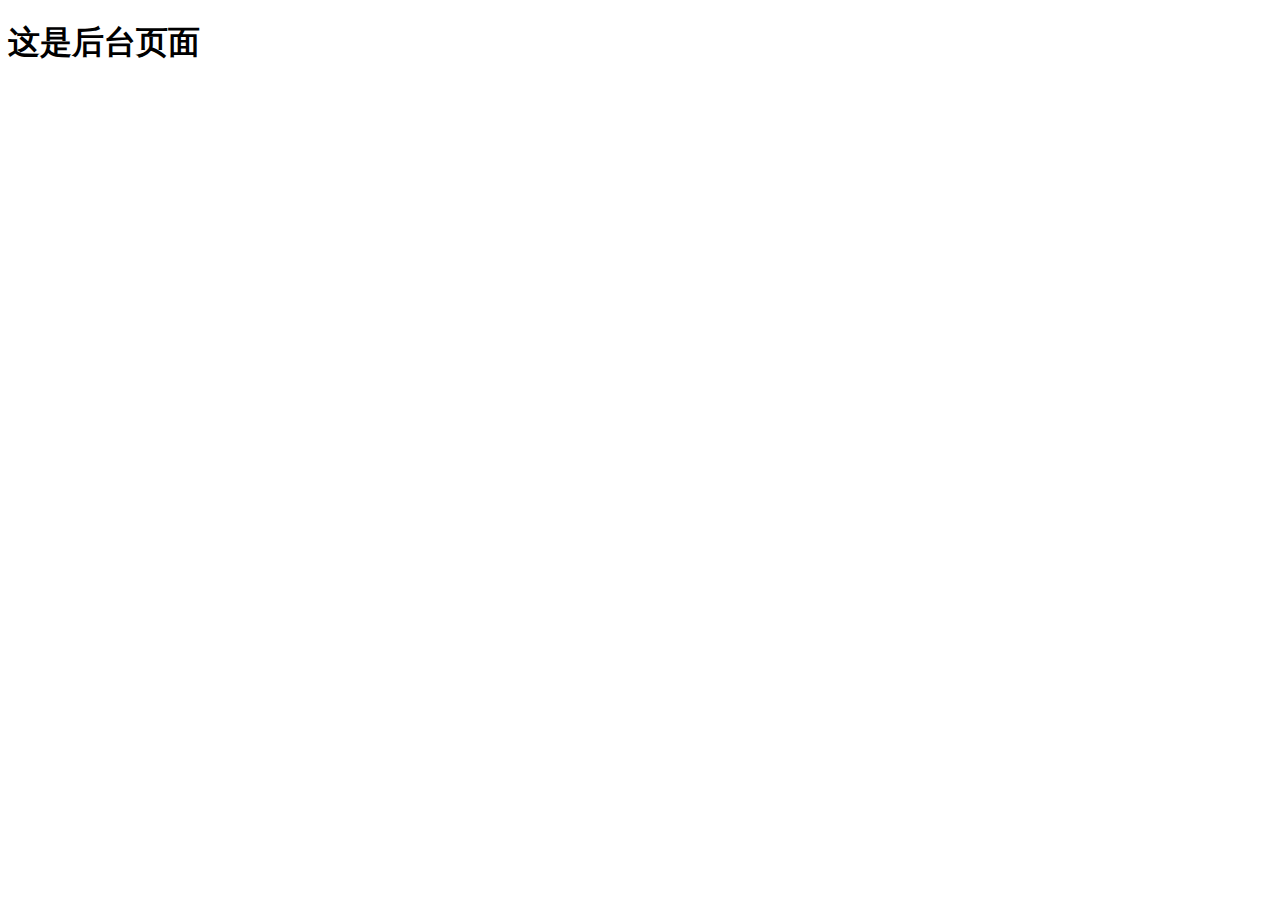
==== index.html @ d8c31668 "The registration and login functions are complete" ====
<!DOCTYPE html>
<html lang="en">

<head>
    <meta charset="UTF-8">
    <meta http-equiv="X-UA-Compatible" content="IE=edge">
    <meta name="viewport" content="width=device-width, initial-scale=1.0">
    <title>Document</title>
</head>

<body>
    <h1>这是后台页面</h1>
</body>

</html>
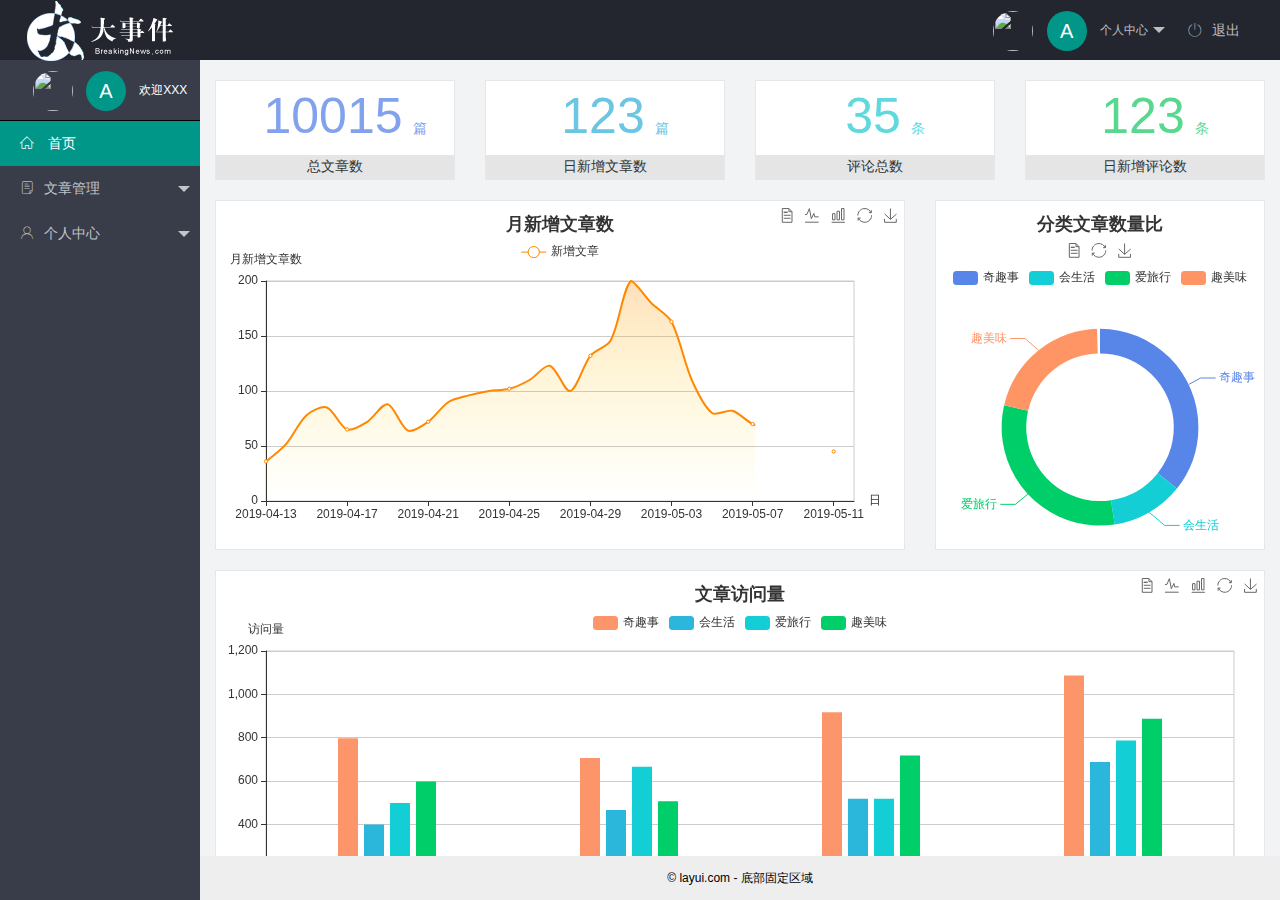
==== commit 1082a35b: "index function complete" ====
--- a/index.html
+++ b/index.html
@@ -1,15 +1,100 @@
 <!DOCTYPE html>
-<html lang="en">
+<html>
 
 <head>
-    <meta charset="UTF-8">
-    <meta http-equiv="X-UA-Compatible" content="IE=edge">
-    <meta name="viewport" content="width=device-width, initial-scale=1.0">
-    <title>Document</title>
+    <meta charset="utf-8">
+    <meta name="viewport" content="width=device-width, initial-scale=1, maximum-scale=1">
+    <title>大事件 后台布局 - Layui</title>
+    <!-- 引入字体图标样式 -->
+    <link rel="stylesheet" href="/assets/fonts/iconfont.css">
+    <!-- 引入layui的css -->
+    <link rel="stylesheet" href="/assets/lib/layui/css/layui.css">
+    <!--引入自己写的index的css -->
+    <link rel="stylesheet" href="/assets/css/index.css">
 </head>
 
-<body>
-    <h1>这是后台页面</h1>
+<body class="layui-layout-body">
+    <div class="layui-layout layui-layout-admin">
+        <div class="layui-header">
+            <div class="layui-logo">
+                <img src="/assets/images/logo.png" alt="">
+            </div>
+            <!-- 头部区域（可配合layui已有的水平导航） -->
+            <ul class="layui-nav layui-layout-right">
+                <li class="layui-nav-item">
+                    <!-- 顶部头像区域 -->
+                    <a href="javascript:;" class="userinof">
+                        <img src="http://t.cn/RCzsdCq" class="layui-nav-img">
+                        <span class="text-avatar">A</span>
+                        个人中心
+                    </a>
+                    <dl class="layui-nav-child">
+                        <dd><a href="">基本资料</a></dd>
+                        <dd><a href="">更换头像</a></dd>
+                        <dd><a href="">重置密码</a></dd>
+                    </dl>
+                </li>
+                <li class="layui-nav-item"><a href="javascript:;" id="btnLogout">
+                        <span class="iconfont icon-tuichu"></span>退出</a></li>
+            </ul>
+        </div>
+
+        <div class="layui-side layui-bg-black">
+            <div class="layui-side-scroll">
+                <div class="userinof">
+                    <img src="http://t.cn/RCzsdCq" class="layui-nav-img">
+                    <span class="text-avatar">A</span>
+                    <span id="welcome">欢迎XXX</span>
+                </div>
+                <!-- 左侧导航区域（可配合layui已有的垂直导航） -->
+                <ul class="layui-nav layui-nav-tree" lay-filter="test">
+                    <li class="layui-nav-item layui-this"><a href="/home/dashboard.html" target="fm">
+                            <span class="iconfont icon-home"></span> 首页</a></li>
+                    <li class="layui-nav-item ">
+                        <a class="" href="javascript:;">
+                            <span class="iconfont icon-16"></span>文章管理</a>
+                        <dl class="layui-nav-child">
+                            <dd><a href="javascript:;"><i class="layui-icon layui-icon-app"></i>文章类别</a></dd>
+                            <dd><a href="javascript:;"><i class="layui-icon layui-icon-app"></i>文章列表</a></dd>
+                            <dd><a href="javascript:;"><i class="layui-icon layui-icon-app"></i>发表文章</a></dd>
+                        </dl>
+                    </li>
+                    <li class="layui-nav-item">
+                        <a href="javascript:;">
+                            <span class="iconfont icon-user"></span>个人中心</a>
+                        <dl class="layui-nav-child">
+                            <dd><a href="javascript:;"><i class="layui-icon layui-icon-app"></i>基本资料</a></dd>
+                            <dd><a href="javascript:;"><i class="layui-icon layui-icon-app"></i>更换头像</a></dd>
+                            <dd><a href="javascript:;"><i class="layui-icon layui-icon-app"></i>重置密码</a></dd>
+                        </dl>
+                    </li>
+
+                </ul>
+            </div>
+        </div>
+
+        <div class="layui-body">
+            <!-- 内容主体区域 -->
+
+
+            <iframe name="fm" src="/home/dashboard.html" frameborder="0"></iframe>
+        </div>
+
+        <div class="layui-footer">
+            <!-- 底部固定区域 -->
+            © layui.com - 底部固定区域
+        </div>
+    </div>
+
+    <!-- 引入layui的js -->
+    <script src="/assets/lib/layui/layui.all.js"></script>
+    <!-- 引入jq -->
+    <script src="/assets/lib/jquery.js"></script>
+    <!-- 引入baseAPI -->
+    <script src="/assets/js/baseAPI.js"></script>
+    <!-- 引入本页对应的js -->
+    <script src="/assets/js/index.js"></script>
+
 </body>
 
 </html>--- a/assets/fonts/iconfont.css
+++ b/assets/fonts/iconfont.css
@@ -0,0 +1,37 @@
+@font-face {font-family: "iconfont";
+  src: url('iconfont.eot?t=1576139966484'); /* IE9 */
+  src: url('iconfont.eot?t=1576139966484#iefix') format('embedded-opentype'), /* IE6-IE8 */
+  url('[data-uri]') format('woff2'),
+  url('iconfont.woff?t=1576139966484') format('woff'),
+  url('iconfont.ttf?t=1576139966484') format('truetype'), /* chrome, firefox, opera, Safari, Android, iOS 4.2+ */
+  url('iconfont.svg?t=1576139966484#iconfont') format('svg'); /* iOS 4.1- */
+}
+
+.iconfont {
+  font-family: "iconfont" !important;
+  font-size: 16px;
+  font-style: normal;
+  -webkit-font-smoothing: antialiased;
+  -moz-osx-font-smoothing: grayscale;
+}
+
+.icon-home:before {
+  content: "\e6a9";
+}
+
+.icon-user:before {
+  content: "\e614";
+}
+
+.icon-pinglun:before {
+  content: "\e616";
+}
+
+.icon-tuichu:before {
+  content: "\e865";
+}
+
+.icon-16:before {
+  content: "\e615";
+}
+
--- a/assets/lib/layui/css/layui.css
+++ b/assets/lib/layui/css/layui.css
@@ -0,0 +1,2 @@
+/** layui-v2.5.5 MIT License By https://www.layui.com */
+ .layui-inline,img{display:inline-block;vertical-align:middle}h1,h2,h3,h4,h5,h6{font-weight:400}.layui-edge,.layui-header,.layui-inline,.layui-main{position:relative}.layui-body,.layui-edge,.layui-elip{overflow:hidden}.layui-btn,.layui-edge,.layui-inline,img{vertical-align:middle}.layui-btn,.layui-disabled,.layui-icon,.layui-unselect{-moz-user-select:none;-webkit-user-select:none;-ms-user-select:none}.layui-elip,.layui-form-checkbox span,.layui-form-pane .layui-form-label{text-overflow:ellipsis;white-space:nowrap}.layui-breadcrumb,.layui-tree-btnGroup{visibility:hidden}blockquote,body,button,dd,div,dl,dt,form,h1,h2,h3,h4,h5,h6,input,li,ol,p,pre,td,textarea,th,ul{margin:0;padding:0;-webkit-tap-highlight-color:rgba(0,0,0,0)}a:active,a:hover{outline:0}img{border:none}li{list-style:none}table{border-collapse:collapse;border-spacing:0}h4,h5,h6{font-size:100%}button,input,optgroup,option,select,textarea{font-family:inherit;font-size:inherit;font-style:inherit;font-weight:inherit;outline:0}pre{white-space:pre-wrap;white-space:-moz-pre-wrap;white-space:-pre-wrap;white-space:-o-pre-wrap;word-wrap:break-word}body{line-height:24px;font:14px Helvetica Neue,Helvetica,PingFang SC,Tahoma,Arial,sans-serif}hr{height:1px;margin:10px 0;border:0;clear:both}a{color:#333;text-decoration:none}a:hover{color:#777}a cite{font-style:normal;*cursor:pointer}.layui-border-box,.layui-border-box *{box-sizing:border-box}.layui-box,.layui-box *{box-sizing:content-box}.layui-clear{clear:both;*zoom:1}.layui-clear:after{content:'\20';clear:both;*zoom:1;display:block;height:0}.layui-inline{*display:inline;*zoom:1}.layui-edge{display:inline-block;width:0;height:0;border-width:6px;border-style:dashed;border-color:transparent}.layui-edge-top{top:-4px;border-bottom-color:#999;border-bottom-style:solid}.layui-edge-right{border-left-color:#999;border-left-style:solid}.layui-edge-bottom{top:2px;border-top-color:#999;border-top-style:solid}.layui-edge-left{border-right-color:#999;border-right-style:solid}.layui-disabled,.layui-disabled:hover{color:#d2d2d2!important;cursor:not-allowed!important}.layui-circle{border-radius:100%}.layui-show{display:block!important}.layui-hide{display:none!important}@font-face{font-family:layui-icon;src:url(../font/iconfont.eot?v=250);src:url(../font/iconfont.eot?v=250#iefix) format('embedded-opentype'),url(../font/iconfont.woff2?v=250) format('woff2'),url(../font/iconfont.woff?v=250) format('woff'),url(../font/iconfont.ttf?v=250) format('truetype'),url(../font/iconfont.svg?v=250#layui-icon) format('svg')}.layui-icon{font-family:layui-icon!important;font-size:16px;font-style:normal;-webkit-font-smoothing:antialiased;-moz-osx-font-smoothing:grayscale}.layui-icon-reply-fill:before{content:"\e611"}.layui-icon-set-fill:before{content:"\e614"}.layui-icon-menu-fill:before{content:"\e60f"}.layui-icon-search:before{content:"\e615"}.layui-icon-share:before{content:"\e641"}.layui-icon-set-sm:before{content:"\e620"}.layui-icon-engine:before{content:"\e628"}.layui-icon-close:before{content:"\1006"}.layui-icon-close-fill:before{content:"\1007"}.layui-icon-chart-screen:before{content:"\e629"}.layui-icon-star:before{content:"\e600"}.layui-icon-circle-dot:before{content:"\e617"}.layui-icon-chat:before{content:"\e606"}.layui-icon-release:before{content:"\e609"}.layui-icon-list:before{content:"\e60a"}.layui-icon-chart:before{content:"\e62c"}.layui-icon-ok-circle:before{content:"\1005"}.layui-icon-layim-theme:before{content:"\e61b"}.layui-icon-table:before{content:"\e62d"}.layui-icon-right:before{content:"\e602"}.layui-icon-left:before{content:"\e603"}.layui-icon-cart-simple:before{content:"\e698"}.layui-icon-face-cry:before{content:"\e69c"}.layui-icon-face-smile:before{content:"\e6af"}.layui-icon-survey:before{content:"\e6b2"}.layui-icon-tree:before{content:"\e62e"}.layui-icon-upload-circle:before{content:"\e62f"}.layui-icon-add-circle:before{content:"\e61f"}.layui-icon-download-circle:before{content:"\e601"}.layui-icon-templeate-1:before{content:"\e630"}.layui-icon-util:before{content:"\e631"}.layui-icon-face-surprised:before{content:"\e664"}.layui-icon-edit:before{content:"\e642"}.layui-icon-speaker:before{content:"\e645"}.layui-icon-down:before{content:"\e61a"}.layui-icon-file:before{content:"\e621"}.layui-icon-layouts:before{content:"\e632"}.layui-icon-rate-half:before{content:"\e6c9"}.layui-icon-add-circle-fine:before{content:"\e608"}.layui-icon-prev-circle:before{content:"\e633"}.layui-icon-read:before{content:"\e705"}.layui-icon-404:before{content:"\e61c"}.layui-icon-carousel:before{content:"\e634"}.layui-icon-help:before{content:"\e607"}.layui-icon-code-circle:before{content:"\e635"}.layui-icon-water:before{content:"\e636"}.layui-icon-username:before{content:"\e66f"}.layui-icon-find-fill:before{content:"\e670"}.layui-icon-about:before{content:"\e60b"}.layui-icon-location:before{content:"\e715"}.layui-icon-up:before{content:"\e619"}.layui-icon-pause:before{content:"\e651"}.layui-icon-date:before{content:"\e637"}.layui-icon-layim-uploadfile:before{content:"\e61d"}.layui-icon-delete:before{content:"\e640"}.layui-icon-play:before{content:"\e652"}.layui-icon-top:before{content:"\e604"}.layui-icon-friends:before{content:"\e612"}.layui-icon-refresh-3:before{content:"\e9aa"}.layui-icon-ok:before{content:"\e605"}.layui-icon-layer:before{content:"\e638"}.layui-icon-face-smile-fine:before{content:"\e60c"}.layui-icon-dollar:before{content:"\e659"}.layui-icon-group:before{content:"\e613"}.layui-icon-layim-download:before{content:"\e61e"}.layui-icon-picture-fine:before{content:"\e60d"}.layui-icon-link:before{content:"\e64c"}.layui-icon-diamond:before{content:"\e735"}.layui-icon-log:before{content:"\e60e"}.layui-icon-rate-solid:before{content:"\e67a"}.layui-icon-fonts-del:before{content:"\e64f"}.layui-icon-unlink:before{content:"\e64d"}.layui-icon-fonts-clear:before{content:"\e639"}.layui-icon-triangle-r:before{content:"\e623"}.layui-icon-circle:before{content:"\e63f"}.layui-icon-radio:before{content:"\e643"}.layui-icon-align-center:before{content:"\e647"}.layui-icon-align-right:before{content:"\e648"}.layui-icon-align-left:before{content:"\e649"}.layui-icon-loading-1:before{content:"\e63e"}.layui-icon-return:before{content:"\e65c"}.layui-icon-fonts-strong:before{content:"\e62b"}.layui-icon-upload:before{content:"\e67c"}.layui-icon-dialogue:before{content:"\e63a"}.layui-icon-video:before{content:"\e6ed"}.layui-icon-headset:before{content:"\e6fc"}.layui-icon-cellphone-fine:before{content:"\e63b"}.layui-icon-add-1:before{content:"\e654"}.layui-icon-face-smile-b:before{content:"\e650"}.layui-icon-fonts-html:before{content:"\e64b"}.layui-icon-form:before{content:"\e63c"}.layui-icon-cart:before{content:"\e657"}.layui-icon-camera-fill:before{content:"\e65d"}.layui-icon-tabs:before{content:"\e62a"}.layui-icon-fonts-code:before{content:"\e64e"}.layui-icon-fire:before{content:"\e756"}.layui-icon-set:before{content:"\e716"}.layui-icon-fonts-u:before{content:"\e646"}.layui-icon-triangle-d:before{content:"\e625"}.layui-icon-tips:before{content:"\e702"}.layui-icon-picture:before{content:"\e64a"}.layui-icon-more-vertical:before{content:"\e671"}.layui-icon-flag:before{content:"\e66c"}.layui-icon-loading:before{content:"\e63d"}.layui-icon-fonts-i:before{content:"\e644"}.layui-icon-refresh-1:before{content:"\e666"}.layui-icon-rmb:before{content:"\e65e"}.layui-icon-home:before{content:"\e68e"}.layui-icon-user:before{content:"\e770"}.layui-icon-notice:before{content:"\e667"}.layui-icon-login-weibo:before{content:"\e675"}.layui-icon-voice:before{content:"\e688"}.layui-icon-upload-drag:before{content:"\e681"}.layui-icon-login-qq:before{content:"\e676"}.layui-icon-snowflake:before{content:"\e6b1"}.layui-icon-file-b:before{content:"\e655"}.layui-icon-template:before{content:"\e663"}.layui-icon-auz:before{content:"\e672"}.layui-icon-console:before{content:"\e665"}.layui-icon-app:before{content:"\e653"}.layui-icon-prev:before{content:"\e65a"}.layui-icon-website:before{content:"\e7ae"}.layui-icon-next:before{content:"\e65b"}.layui-icon-component:before{content:"\e857"}.layui-icon-more:before{content:"\e65f"}.layui-icon-login-wechat:before{content:"\e677"}.layui-icon-shrink-right:before{content:"\e668"}.layui-icon-spread-left:before{content:"\e66b"}.layui-icon-camera:before{content:"\e660"}.layui-icon-note:before{content:"\e66e"}.layui-icon-refresh:before{content:"\e669"}.layui-icon-female:before{content:"\e661"}.layui-icon-male:before{content:"\e662"}.layui-icon-password:before{content:"\e673"}.layui-icon-senior:before{content:"\e674"}.layui-icon-theme:before{content:"\e66a"}.layui-icon-tread:before{content:"\e6c5"}.layui-icon-praise:before{content:"\e6c6"}.layui-icon-star-fill:before{content:"\e658"}.layui-icon-rate:before{content:"\e67b"}.layui-icon-template-1:before{content:"\e656"}.layui-icon-vercode:before{content:"\e679"}.layui-icon-cellphone:before{content:"\e678"}.layui-icon-screen-full:before{content:"\e622"}.layui-icon-screen-restore:before{content:"\e758"}.layui-icon-cols:before{content:"\e610"}.layui-icon-export:before{content:"\e67d"}.layui-icon-print:before{content:"\e66d"}.layui-icon-slider:before{content:"\e714"}.layui-icon-addition:before{content:"\e624"}.layui-icon-subtraction:before{content:"\e67e"}.layui-icon-service:before{content:"\e626"}.layui-icon-transfer:before{content:"\e691"}.layui-main{width:1140px;margin:0 auto}.layui-header{z-index:1000;height:60px}.layui-header a:hover{transition:all .5s;-webkit-transition:all .5s}.layui-side{position:fixed;left:0;top:0;bottom:0;z-index:999;width:200px;overflow-x:hidden}.layui-side-scroll{position:relative;width:220px;height:100%;overflow-x:hidden}.layui-body{position:absolute;left:200px;right:0;top:0;bottom:0;z-index:998;width:auto;overflow-y:auto;box-sizing:border-box}.layui-layout-body{overflow:hidden}.layui-layout-admin .layui-header{background-color:#23262E}.layui-layout-admin .layui-side{top:60px;width:200px;overflow-x:hidden}.layui-layout-admin .layui-body{position:fixed;top:60px;bottom:44px}.layui-layout-admin .layui-main{width:auto;margin:0 15px}.layui-layout-admin .layui-footer{position:fixed;left:200px;right:0;bottom:0;height:44px;line-height:44px;padding:0 15px;background-color:#eee}.layui-layout-admin .layui-logo{position:absolute;left:0;top:0;width:200px;height:100%;line-height:60px;text-align:center;color:#009688;font-size:16px}.layui-layout-admin .layui-header .layui-nav{background:0 0}.layui-layout-left{position:absolute!important;left:200px;top:0}.layui-layout-right{position:absolute!important;right:0;top:0}.layui-container{position:relative;margin:0 auto;padding:0 15px;box-sizing:border-box}.layui-fluid{position:relative;margin:0 auto;padding:0 15px}.layui-row:after,.layui-row:before{content:'';display:block;clear:both}.layui-col-lg1,.layui-col-lg10,.layui-col-lg11,.layui-col-lg12,.layui-col-lg2,.layui-col-lg3,.layui-col-lg4,.layui-col-lg5,.layui-col-lg6,.layui-col-lg7,.layui-col-lg8,.layui-col-lg9,.layui-col-md1,.layui-col-md10,.layui-col-md11,.layui-col-md12,.layui-col-md2,.layui-col-md3,.layui-col-md4,.layui-col-md5,.layui-col-md6,.layui-col-md7,.layui-col-md8,.layui-col-md9,.layui-col-sm1,.layui-col-sm10,.layui-col-sm11,.layui-col-sm12,.layui-col-sm2,.layui-col-sm3,.layui-col-sm4,.layui-col-sm5,.layui-col-sm6,.layui-col-sm7,.layui-col-sm8,.layui-col-sm9,.layui-col-xs1,.layui-col-xs10,.layui-col-xs11,.layui-col-xs12,.layui-col-xs2,.layui-col-xs3,.layui-col-xs4,.layui-col-xs5,.layui-col-xs6,.layui-col-xs7,.layui-col-xs8,.layui-col-xs9{position:relative;display:block;box-sizing:border-box}.layui-col-xs1,.layui-col-xs10,.layui-col-xs11,.layui-col-xs12,.layui-col-xs2,.layui-col-xs3,.layui-col-xs4,.layui-col-xs5,.layui-col-xs6,.layui-col-xs7,.layui-col-xs8,.layui-col-xs9{float:left}.layui-col-xs1{width:8.33333333%}.layui-col-xs2{width:16.66666667%}.layui-col-xs3{width:25%}.layui-col-xs4{width:33.33333333%}.layui-col-xs5{width:41.66666667%}.layui-col-xs6{width:50%}.layui-col-xs7{width:58.33333333%}.layui-col-xs8{width:66.66666667%}.layui-col-xs9{width:75%}.layui-col-xs10{width:83.33333333%}.layui-col-xs11{width:91.66666667%}.layui-col-xs12{width:100%}.layui-col-xs-offset1{margin-left:8.33333333%}.layui-col-xs-offset2{margin-left:16.66666667%}.layui-col-xs-offset3{margin-left:25%}.layui-col-xs-offset4{margin-left:33.33333333%}.layui-col-xs-offset5{margin-left:41.66666667%}.layui-col-xs-offset6{margin-left:50%}.layui-col-xs-offset7{margin-left:58.33333333%}.layui-col-xs-offset8{margin-left:66.66666667%}.layui-col-xs-offset9{margin-left:75%}.layui-col-xs-offset10{margin-left:83.33333333%}.layui-col-xs-offset11{margin-left:91.66666667%}.layui-col-xs-offset12{margin-left:100%}@media screen and (max-width:768px){.layui-hide-xs{display:none!important}.layui-show-xs-block{display:block!important}.layui-show-xs-inline{display:inline!important}.layui-show-xs-inline-block{display:inline-block!important}}@media screen and (min-width:768px){.layui-container{width:750px}.layui-hide-sm{display:none!important}.layui-show-sm-block{display:block!important}.layui-show-sm-inline{display:inline!important}.layui-show-sm-inline-block{display:inline-block!important}.layui-col-sm1,.layui-col-sm10,.layui-col-sm11,.layui-col-sm12,.layui-col-sm2,.layui-col-sm3,.layui-col-sm4,.layui-col-sm5,.layui-col-sm6,.layui-col-sm7,.layui-col-sm8,.layui-col-sm9{float:left}.layui-col-sm1{width:8.33333333%}.layui-col-sm2{width:16.66666667%}.layui-col-sm3{width:25%}.layui-col-sm4{width:33.33333333%}.layui-col-sm5{width:41.66666667%}.layui-col-sm6{width:50%}.layui-col-sm7{width:58.33333333%}.layui-col-sm8{width:66.66666667%}.layui-col-sm9{width:75%}.layui-col-sm10{width:83.33333333%}.layui-col-sm11{width:91.66666667%}.layui-col-sm12{width:100%}.layui-col-sm-offset1{margin-left:8.33333333%}.layui-col-sm-offset2{margin-left:16.66666667%}.layui-col-sm-offset3{margin-left:25%}.layui-col-sm-offset4{margin-left:33.33333333%}.layui-col-sm-offset5{margin-left:41.66666667%}.layui-col-sm-offset6{margin-left:50%}.layui-col-sm-offset7{margin-left:58.33333333%}.layui-col-sm-offset8{margin-left:66.66666667%}.layui-col-sm-offset9{margin-left:75%}.layui-col-sm-offset10{margin-left:83.33333333%}.layui-col-sm-offset11{margin-left:91.66666667%}.layui-col-sm-offset12{margin-left:100%}}@media screen and (min-width:992px){.layui-container{width:970px}.layui-hide-md{display:none!important}.layui-show-md-block{display:block!important}.layui-show-md-inline{display:inline!important}.layui-show-md-inline-block{display:inline-block!important}.layui-col-md1,.layui-col-md10,.layui-col-md11,.layui-col-md12,.layui-col-md2,.layui-col-md3,.layui-col-md4,.layui-col-md5,.layui-col-md6,.layui-col-md7,.layui-col-md8,.layui-col-md9{float:left}.layui-col-md1{width:8.33333333%}.layui-col-md2{width:16.66666667%}.layui-col-md3{width:25%}.layui-col-md4{width:33.33333333%}.layui-col-md5{width:41.66666667%}.layui-col-md6{width:50%}.layui-col-md7{width:58.33333333%}.layui-col-md8{width:66.66666667%}.layui-col-md9{width:75%}.layui-col-md10{width:83.33333333%}.layui-col-md11{width:91.66666667%}.layui-col-md12{width:100%}.layui-col-md-offset1{margin-left:8.33333333%}.layui-col-md-offset2{margin-left:16.66666667%}.layui-col-md-offset3{margin-left:25%}.layui-col-md-offset4{margin-left:33.33333333%}.layui-col-md-offset5{margin-left:41.66666667%}.layui-col-md-offset6{margin-left:50%}.layui-col-md-offset7{margin-left:58.33333333%}.layui-col-md-offset8{margin-left:66.66666667%}.layui-col-md-offset9{margin-left:75%}.layui-col-md-offset10{margin-left:83.33333333%}.layui-col-md-offset11{margin-left:91.66666667%}.layui-col-md-offset12{margin-left:100%}}@media screen and (min-width:1200px){.layui-container{width:1170px}.layui-hide-lg{display:none!important}.layui-show-lg-block{display:block!important}.layui-show-lg-inline{display:inline!important}.layui-show-lg-inline-block{display:inline-block!important}.layui-col-lg1,.layui-col-lg10,.layui-col-lg11,.layui-col-lg12,.layui-col-lg2,.layui-col-lg3,.layui-col-lg4,.layui-col-lg5,.layui-col-lg6,.layui-col-lg7,.layui-col-lg8,.layui-col-lg9{float:left}.layui-col-lg1{width:8.33333333%}.layui-col-lg2{width:16.66666667%}.layui-col-lg3{width:25%}.layui-col-lg4{width:33.33333333%}.layui-col-lg5{width:41.66666667%}.layui-col-lg6{width:50%}.layui-col-lg7{width:58.33333333%}.layui-col-lg8{width:66.66666667%}.layui-col-lg9{width:75%}.layui-col-lg10{width:83.33333333%}.layui-col-lg11{width:91.66666667%}.layui-col-lg12{width:100%}.layui-col-lg-offset1{margin-left:8.33333333%}.layui-col-lg-offset2{margin-left:16.66666667%}.layui-col-lg-offset3{margin-left:25%}.layui-col-lg-offset4{margin-left:33.33333333%}.layui-col-lg-offset5{margin-left:41.66666667%}.layui-col-lg-offset6{margin-left:50%}.layui-col-lg-offset7{margin-left:58.33333333%}.layui-col-lg-offset8{margin-left:66.66666667%}.layui-col-lg-offset9{margin-left:75%}.layui-col-lg-offset10{margin-left:83.33333333%}.layui-col-lg-offset11{margin-left:91.66666667%}.layui-col-lg-offset12{margin-left:100%}}.layui-col-space1{margin:-.5px}.layui-col-space1>*{padding:.5px}.layui-col-space3{margin:-1.5px}.layui-col-space3>*{padding:1.5px}.layui-col-space5{margin:-2.5px}.layui-col-space5>*{padding:2.5px}.layui-col-space8{margin:-3.5px}.layui-col-space8>*{padding:3.5px}.layui-col-space10{margin:-5px}.layui-col-space10>*{padding:5px}.layui-col-space12{margin:-6px}.layui-col-space12>*{padding:6px}.layui-col-space15{margin:-7.5px}.layui-col-space15>*{padding:7.5px}.layui-col-space18{margin:-9px}.layui-col-space18>*{padding:9px}.layui-col-space20{margin:-10px}.layui-col-space20>*{padding:10px}.layui-col-space22{margin:-11px}.layui-col-space22>*{padding:11px}.layui-col-space25{margin:-12.5px}.layui-col-space25>*{padding:12.5px}.layui-col-space30{margin:-15px}.layui-col-space30>*{padding:15px}.layui-btn,.layui-input,.layui-select,.layui-textarea,.layui-upload-button{outline:0;-webkit-appearance:none;transition:all .3s;-webkit-transition:all .3s;box-sizing:border-box}.layui-elem-quote{margin-bottom:10px;padding:15px;line-height:22px;border-left:5px solid #009688;border-radius:0 2px 2px 0;background-color:#f2f2f2}.layui-quote-nm{border-style:solid;border-width:1px 1px 1px 5px;background:0 0}.layui-elem-field{margin-bottom:10px;padding:0;border-width:1px;border-style:solid}.layui-elem-field legend{margin-left:20px;padding:0 10px;font-size:20px;font-weight:300}.layui-field-title{margin:10px 0 20px;border-width:1px 0 0}.layui-field-box{padding:10px 15px}.layui-field-title .layui-field-box{padding:10px 0}.layui-progress{position:relative;height:6px;border-radius:20px;background-color:#e2e2e2}.layui-progress-bar{position:absolute;left:0;top:0;width:0;max-width:100%;height:6px;border-radius:20px;text-align:right;background-color:#5FB878;transition:all .3s;-webkit-transition:all .3s}.layui-progress-big,.layui-progress-big .layui-progress-bar{height:18px;line-height:18px}.layui-progress-text{position:relative;top:-20px;line-height:18px;font-size:12px;color:#666}.layui-progress-big .layui-progress-text{position:static;padding:0 10px;color:#fff}.layui-collapse{border-width:1px;border-style:solid;border-radius:2px}.layui-colla-content,.layui-colla-item{border-top-width:1px;border-top-style:solid}.layui-colla-item:first-child{border-top:none}.layui-colla-title{position:relative;height:42px;line-height:42px;padding:0 15px 0 35px;color:#333;background-color:#f2f2f2;cursor:pointer;font-size:14px;overflow:hidden}.layui-colla-content{display:none;padding:10px 15px;line-height:22px;color:#666}.layui-colla-icon{position:absolute;left:15px;top:0;font-size:14px}.layui-card{margin-bottom:15px;border-radius:2px;background-color:#fff;box-shadow:0 1px 2px 0 rgba(0,0,0,.05)}.layui-card:last-child{margin-bottom:0}.layui-card-header{position:relative;height:42px;line-height:42px;padding:0 15px;border-bottom:1px solid #f6f6f6;color:#333;border-radius:2px 2px 0 0;font-size:14px}.layui-bg-black,.layui-bg-blue,.layui-bg-cyan,.layui-bg-green,.layui-bg-orange,.layui-bg-red{color:#fff!important}.layui-card-body{position:relative;padding:10px 15px;line-height:24px}.layui-card-body[pad15]{padding:15px}.layui-card-body[pad20]{padding:20px}.layui-card-body .layui-table{margin:5px 0}.layui-card .layui-tab{margin:0}.layui-panel-window{position:relative;padding:15px;border-radius:0;border-top:5px solid #E6E6E6;background-color:#fff}.layui-auxiliar-moving{position:fixed;left:0;right:0;top:0;bottom:0;width:100%;height:100%;background:0 0;z-index:9999999999}.layui-form-label,.layui-form-mid,.layui-form-select,.layui-input-block,.layui-input-inline,.layui-textarea{position:relative}.layui-bg-red{background-color:#FF5722!important}.layui-bg-orange{background-color:#FFB800!important}.layui-bg-green{background-color:#009688!important}.layui-bg-cyan{background-color:#2F4056!important}.layui-bg-blue{background-color:#1E9FFF!important}.layui-bg-black{background-color:#393D49!important}.layui-bg-gray{background-color:#eee!important;color:#666!important}.layui-badge-rim,.layui-colla-content,.layui-colla-item,.layui-collapse,.layui-elem-field,.layui-form-pane .layui-form-item[pane],.layui-form-pane .layui-form-label,.layui-input,.layui-layedit,.layui-layedit-tool,.layui-quote-nm,.layui-select,.layui-tab-bar,.layui-tab-card,.layui-tab-title,.layui-tab-title .layui-this:after,.layui-textarea{border-color:#e6e6e6}.layui-timeline-item:before,hr{background-color:#e6e6e6}.layui-text{line-height:22px;font-size:14px;color:#666}.layui-text h1,.layui-text h2,.layui-text h3{font-weight:500;color:#333}.layui-text h1{font-size:30px}.layui-text h2{font-size:24px}.layui-text h3{font-size:18px}.layui-text a:not(.layui-btn){color:#01AAED}.layui-text a:not(.layui-btn):hover{text-decoration:underline}.layui-text ul{padding:5px 0 5px 15px}.layui-text ul li{margin-top:5px;list-style-type:disc}.layui-text em,.layui-word-aux{color:#999!important;padding:0 5px!important}.layui-btn{display:inline-block;height:38px;line-height:38px;padding:0 18px;background-color:#009688;color:#fff;white-space:nowrap;text-align:center;font-size:14px;border:none;border-radius:2px;cursor:pointer}.layui-btn:hover{opacity:.8;filter:alpha(opacity=80);color:#fff}.layui-btn:active{opacity:1;filter:alpha(opacity=100)}.layui-btn+.layui-btn{margin-left:10px}.layui-btn-container{font-size:0}.layui-btn-container .layui-btn{margin-right:10px;margin-bottom:10px}.layui-btn-container .layui-btn+.layui-btn{margin-left:0}.layui-table .layui-btn-container .layui-btn{margin-bottom:9px}.layui-btn-radius{border-radius:100px}.layui-btn .layui-icon{margin-right:3px;font-size:18px;vertical-align:bottom;vertical-align:middle\9}.layui-btn-primary{border:1px solid #C9C9C9;background-color:#fff;color:#555}.layui-btn-primary:hover{border-color:#009688;color:#333}.layui-btn-normal{background-color:#1E9FFF}.layui-btn-warm{background-color:#FFB800}.layui-btn-danger{background-color:#FF5722}.layui-btn-checked{background-color:#5FB878}.layui-btn-disabled,.layui-btn-disabled:active,.layui-btn-disabled:hover{border:1px solid #e6e6e6;background-color:#FBFBFB;color:#C9C9C9;cursor:not-allowed;opacity:1}.layui-btn-lg{height:44px;line-height:44px;padding:0 25px;font-size:16px}.layui-btn-sm{height:30px;line-height:30px;padding:0 10px;font-size:12px}.layui-btn-sm i{font-size:16px!important}.layui-btn-xs{height:22px;line-height:22px;padding:0 5px;font-size:12px}.layui-btn-xs i{font-size:14px!important}.layui-btn-group{display:inline-block;vertical-align:middle;font-size:0}.layui-btn-group .layui-btn{margin-left:0!important;margin-right:0!important;border-left:1px solid rgba(255,255,255,.5);border-radius:0}.layui-btn-group .layui-btn-primary{border-left:none}.layui-btn-group .layui-btn-primary:hover{border-color:#C9C9C9;color:#009688}.layui-btn-group .layui-btn:first-child{border-left:none;border-radius:2px 0 0 2px}.layui-btn-group .layui-btn-primary:first-child{border-left:1px solid #c9c9c9}.layui-btn-group .layui-btn:last-child{border-radius:0 2px 2px 0}.layui-btn-group .layui-btn+.layui-btn{margin-left:0}.layui-btn-group+.layui-btn-group{margin-left:10px}.layui-btn-fluid{width:100%}.layui-input,.layui-select,.layui-textarea{height:38px;line-height:1.3;line-height:38px\9;border-width:1px;border-style:solid;background-color:#fff;border-radius:2px}.layui-input::-webkit-input-placeholder,.layui-select::-webkit-input-placeholder,.layui-textarea::-webkit-input-placeholder{line-height:1.3}.layui-input,.layui-textarea{display:block;width:100%;padding-left:10px}.layui-input:hover,.layui-textarea:hover{border-color:#D2D2D2!important}.layui-input:focus,.layui-textarea:focus{border-color:#C9C9C9!important}.layui-textarea{min-height:100px;height:auto;line-height:20px;padding:6px 10px;resize:vertical}.layui-select{padding:0 10px}.layui-form input[type=checkbox],.layui-form input[type=radio],.layui-form select{display:none}.layui-form [lay-ignore]{display:initial}.layui-form-item{margin-bottom:15px;clear:both;*zoom:1}.layui-form-item:after{content:'\20';clear:both;*zoom:1;display:block;height:0}.layui-form-label{float:left;display:block;padding:9px 15px;width:80px;font-weight:400;line-height:20px;text-align:right}.layui-form-label-col{display:block;float:none;padding:9px 0;line-height:20px;text-align:left}.layui-form-item .layui-inline{margin-bottom:5px;margin-right:10px}.layui-input-block{margin-left:110px;min-height:36px}.layui-input-inline{display:inline-block;vertical-align:middle}.layui-form-item .layui-input-inline{float:left;width:190px;margin-right:10px}.layui-form-text .layui-input-inline{width:auto}.layui-form-mid{float:left;display:block;padding:9px 0!important;line-height:20px;margin-right:10px}.layui-form-danger+.layui-form-select .layui-input,.layui-form-danger:focus{border-color:#FF5722!important}.layui-form-select .layui-input{padding-right:30px;cursor:pointer}.layui-form-select .layui-edge{position:absolute;right:10px;top:50%;margin-top:-3px;cursor:pointer;border-width:6px;border-top-color:#c2c2c2;border-top-style:solid;transition:all .3s;-webkit-transition:all .3s}.layui-form-select dl{display:none;position:absolute;left:0;top:42px;padding:5px 0;z-index:899;min-width:100%;border:1px solid #d2d2d2;max-height:300px;overflow-y:auto;background-color:#fff;border-radius:2px;box-shadow:0 2px 4px rgba(0,0,0,.12);box-sizing:border-box}.layui-form-select dl dd,.layui-form-select dl dt{padding:0 10px;line-height:36px;white-space:nowrap;overflow:hidden;text-overflow:ellipsis}.layui-form-select dl dt{font-size:12px;color:#999}.layui-form-select dl dd{cursor:pointer}.layui-form-select dl dd:hover{background-color:#f2f2f2;-webkit-transition:.5s all;transition:.5s all}.layui-form-select .layui-select-group dd{padding-left:20px}.layui-form-select dl dd.layui-select-tips{padding-left:10px!important;color:#999}.layui-form-select dl dd.layui-this{background-color:#5FB878;color:#fff}.layui-form-checkbox,.layui-form-select dl dd.layui-disabled{background-color:#fff}.layui-form-selected dl{display:block}.layui-form-checkbox,.layui-form-checkbox *,.layui-form-switch{display:inline-block;vertical-align:middle}.layui-form-selected .layui-edge{margin-top:-9px;-webkit-transform:rotate(180deg);transform:rotate(180deg);margin-top:-3px\9}:root .layui-form-selected .layui-edge{margin-top:-9px\0/IE9}.layui-form-selectup dl{top:auto;bottom:42px}.layui-select-none{margin:5px 0;text-align:center;color:#999}.layui-select-disabled .layui-disabled{border-color:#eee!important}.layui-select-disabled .layui-edge{border-top-color:#d2d2d2}.layui-form-checkbox{position:relative;height:30px;line-height:30px;margin-right:10px;padding-right:30px;cursor:pointer;font-size:0;-webkit-transition:.1s linear;transition:.1s linear;box-sizing:border-box}.layui-form-checkbox span{padding:0 10px;height:100%;font-size:14px;border-radius:2px 0 0 2px;background-color:#d2d2d2;color:#fff;overflow:hidden}.layui-form-checkbox:hover span{background-color:#c2c2c2}.layui-form-checkbox i{position:absolute;right:0;top:0;width:30px;height:28px;border:1px solid #d2d2d2;border-left:none;border-radius:0 2px 2px 0;color:#fff;font-size:20px;text-align:center}.layui-form-checkbox:hover i{border-color:#c2c2c2;color:#c2c2c2}.layui-form-checked,.layui-form-checked:hover{border-color:#5FB878}.layui-form-checked span,.layui-form-checked:hover span{background-color:#5FB878}.layui-form-checked i,.layui-form-checked:hover i{color:#5FB878}.layui-form-item .layui-form-checkbox{margin-top:4px}.layui-form-checkbox[lay-skin=primary]{height:auto!important;line-height:normal!important;min-width:18px;min-height:18px;border:none!important;margin-right:0;padding-left:28px;padding-right:0;background:0 0}.layui-form-checkbox[lay-skin=primary] span{padding-left:0;padding-right:15px;line-height:18px;background:0 0;color:#666}.layui-form-checkbox[lay-skin=primary] i{right:auto;left:0;width:16px;height:16px;line-height:16px;border:1px solid #d2d2d2;font-size:12px;border-radius:2px;background-color:#fff;-webkit-transition:.1s linear;transition:.1s linear}.layui-form-checkbox[lay-skin=primary]:hover i{border-color:#5FB878;color:#fff}.layui-form-checked[lay-skin=primary] i{border-color:#5FB878!important;background-color:#5FB878;color:#fff}.layui-checkbox-disbaled[lay-skin=primary] span{background:0 0!important;color:#c2c2c2}.layui-checkbox-disbaled[lay-skin=primary]:hover i{border-color:#d2d2d2}.layui-form-item .layui-form-checkbox[lay-skin=primary]{margin-top:10px}.layui-form-switch{position:relative;height:22px;line-height:22px;min-width:35px;padding:0 5px;margin-top:8px;border:1px solid #d2d2d2;border-radius:20px;cursor:pointer;background-color:#fff;-webkit-transition:.1s linear;transition:.1s linear}.layui-form-switch i{position:absolute;left:5px;top:3px;width:16px;height:16px;border-radius:20px;background-color:#d2d2d2;-webkit-transition:.1s linear;transition:.1s linear}.layui-form-switch em{position:relative;top:0;width:25px;margin-left:21px;padding:0!important;text-align:center!important;color:#999!important;font-style:normal!important;font-size:12px}.layui-form-onswitch{border-color:#5FB878;background-color:#5FB878}.layui-checkbox-disbaled,.layui-checkbox-disbaled i{border-color:#e2e2e2!important}.layui-form-onswitch i{left:100%;margin-left:-21px;background-color:#fff}.layui-form-onswitch em{margin-left:5px;margin-right:21px;color:#fff!important}.layui-checkbox-disbaled span{background-color:#e2e2e2!important}.layui-checkbox-disbaled:hover i{color:#fff!important}[lay-radio]{display:none}.layui-form-radio,.layui-form-radio *{display:inline-block;vertical-align:middle}.layui-form-radio{line-height:28px;margin:6px 10px 0 0;padding-right:10px;cursor:pointer;font-size:0}.layui-form-radio *{font-size:14px}.layui-form-radio>i{margin-right:8px;font-size:22px;color:#c2c2c2}.layui-form-radio>i:hover,.layui-form-radioed>i{color:#5FB878}.layui-radio-disbaled>i{color:#e2e2e2!important}.layui-form-pane .layui-form-label{width:110px;padding:8px 15px;height:38px;line-height:20px;border-width:1px;border-style:solid;border-radius:2px 0 0 2px;text-align:center;background-color:#FBFBFB;overflow:hidden;box-sizing:border-box}.layui-form-pane .layui-input-inline{margin-left:-1px}.layui-form-pane .layui-input-block{margin-left:110px;left:-1px}.layui-form-pane .layui-input{border-radius:0 2px 2px 0}.layui-form-pane .layui-form-text .layui-form-label{float:none;width:100%;border-radius:2px;box-sizing:border-box;text-align:left}.layui-form-pane .layui-form-text .layui-input-inline{display:block;margin:0;top:-1px;clear:both}.layui-form-pane .layui-form-text .layui-input-block{margin:0;left:0;top:-1px}.layui-form-pane .layui-form-text .layui-textarea{min-height:100px;border-radius:0 0 2px 2px}.layui-form-pane .layui-form-checkbox{margin:4px 0 4px 10px}.layui-form-pane .layui-form-radio,.layui-form-pane .layui-form-switch{margin-top:6px;margin-left:10px}.layui-form-pane .layui-form-item[pane]{position:relative;border-width:1px;border-style:solid}.layui-form-pane .layui-form-item[pane] .layui-form-label{position:absolute;left:0;top:0;height:100%;border-width:0 1px 0 0}.layui-form-pane .layui-form-item[pane] .layui-input-inline{margin-left:110px}@media screen and (max-width:450px){.layui-form-item .layui-form-label{text-overflow:ellipsis;overflow:hidden;white-space:nowrap}.layui-form-item .layui-inline{display:block;margin-right:0;margin-bottom:20px;clear:both}.layui-form-item .layui-inline:after{content:'\20';clear:both;display:block;height:0}.layui-form-item .layui-input-inline{display:block;float:none;left:-3px;width:auto;margin:0 0 10px 112px}.layui-form-item .layui-input-inline+.layui-form-mid{margin-left:110px;top:-5px;padding:0}.layui-form-item .layui-form-checkbox{margin-right:5px;margin-bottom:5px}}.layui-layedit{border-width:1px;border-style:solid;border-radius:2px}.layui-layedit-tool{padding:3px 5px;border-bottom-width:1px;border-bottom-style:solid;font-size:0}.layedit-tool-fixed{position:fixed;top:0;border-top:1px solid #e2e2e2}.layui-layedit-tool .layedit-tool-mid,.layui-layedit-tool .layui-icon{display:inline-block;vertical-align:middle;text-align:center;font-size:14px}.layui-layedit-tool .layui-icon{position:relative;width:32px;height:30px;line-height:30px;margin:3px 5px;color:#777;cursor:pointer;border-radius:2px}.layui-layedit-tool .layui-icon:hover{color:#393D49}.layui-layedit-tool .layui-icon:active{color:#000}.layui-layedit-tool .layedit-tool-active{background-color:#e2e2e2;color:#000}.layui-layedit-tool .layui-disabled,.layui-layedit-tool .layui-disabled:hover{color:#d2d2d2;cursor:not-allowed}.layui-layedit-tool .layedit-tool-mid{width:1px;height:18px;margin:0 10px;background-color:#d2d2d2}.layedit-tool-html{width:50px!important;font-size:30px!important}.layedit-tool-b,.layedit-tool-code,.layedit-tool-help{font-size:16px!important}.layedit-tool-d,.layedit-tool-face,.layedit-tool-image,.layedit-tool-unlink{font-size:18px!important}.layedit-tool-image input{position:absolute;font-size:0;left:0;top:0;width:100%;height:100%;opacity:.01;filter:Alpha(opacity=1);cursor:pointer}.layui-layedit-iframe iframe{display:block;width:100%}#LAY_layedit_code{overflow:hidden}.layui-laypage{display:inline-block;*display:inline;*zoom:1;vertical-align:middle;margin:10px 0;font-size:0}.layui-laypage>a:first-child,.layui-laypage>a:first-child em{border-radius:2px 0 0 2px}.layui-laypage>a:last-child,.layui-laypage>a:last-child em{border-radius:0 2px 2px 0}.layui-laypage>:first-child{margin-left:0!important}.layui-laypage>:last-child{margin-right:0!important}.layui-laypage a,.layui-laypage button,.layui-laypage input,.layui-laypage select,.layui-laypage span{border:1px solid #e2e2e2}.layui-laypage a,.layui-laypage span{display:inline-block;*display:inline;*zoom:1;vertical-align:middle;padding:0 15px;height:28px;line-height:28px;margin:0 -1px 5px 0;background-color:#fff;color:#333;font-size:12px}.layui-flow-more a *,.layui-laypage input,.layui-table-view select[lay-ignore]{display:inline-block}.layui-laypage a:hover{color:#009688}.layui-laypage em{font-style:normal}.layui-laypage .layui-laypage-spr{color:#999;font-weight:700}.layui-laypage a{text-decoration:none}.layui-laypage .layui-laypage-curr{position:relative}.layui-laypage .layui-laypage-curr em{position:relative;color:#fff}.layui-laypage .layui-laypage-curr .layui-laypage-em{position:absolute;left:-1px;top:-1px;padding:1px;width:100%;height:100%;background-color:#009688}.layui-laypage-em{border-radius:2px}.layui-laypage-next em,.layui-laypage-prev em{font-family:Sim sun;font-size:16px}.layui-laypage .layui-laypage-count,.layui-laypage .layui-laypage-limits,.layui-laypage .layui-laypage-refresh,.layui-laypage .layui-laypage-skip{margin-left:10px;margin-right:10px;padding:0;border:none}.layui-laypage .layui-laypage-limits,.layui-laypage .layui-laypage-refresh{vertical-align:top}.layui-laypage .layui-laypage-refresh i{font-size:18px;cursor:pointer}.layui-laypage select{height:22px;padding:3px;border-radius:2px;cursor:pointer}.layui-laypage .layui-laypage-skip{height:30px;line-height:30px;color:#999}.layui-laypage button,.layui-laypage input{height:30px;line-height:30px;border-radius:2px;vertical-align:top;background-color:#fff;box-sizing:border-box}.layui-laypage input{width:40px;margin:0 10px;padding:0 3px;text-align:center}.layui-laypage input:focus,.layui-laypage select:focus{border-color:#009688!important}.layui-laypage button{margin-left:10px;padding:0 10px;cursor:pointer}.layui-table,.layui-table-view{margin:10px 0}.layui-flow-more{margin:10px 0;text-align:center;color:#999;font-size:14px}.layui-flow-more a{height:32px;line-height:32px}.layui-flow-more a *{vertical-align:top}.layui-flow-more a cite{padding:0 20px;border-radius:3px;background-color:#eee;color:#333;font-style:normal}.layui-flow-more a cite:hover{opacity:.8}.layui-flow-more a i{font-size:30px;color:#737383}.layui-table{width:100%;background-color:#fff;color:#666}.layui-table tr{transition:all .3s;-webkit-transition:all .3s}.layui-table th{text-align:left;font-weight:400}.layui-table tbody tr:hover,.layui-table thead tr,.layui-table-click,.layui-table-header,.layui-table-hover,.layui-table-mend,.layui-table-patch,.layui-table-tool,.layui-table-total,.layui-table-total tr,.layui-table[lay-even] tr:nth-child(even){background-color:#f2f2f2}.layui-table td,.layui-table th,.layui-table-col-set,.layui-table-fixed-r,.layui-table-grid-down,.layui-table-header,.layui-table-page,.layui-table-tips-main,.layui-table-tool,.layui-table-total,.layui-table-view,.layui-table[lay-skin=line],.layui-table[lay-skin=row]{border-width:1px;border-style:solid;border-color:#e6e6e6}.layui-table td,.layui-table th{position:relative;padding:9px 15px;min-height:20px;line-height:20px;font-size:14px}.layui-table[lay-skin=line] td,.layui-table[lay-skin=line] th{border-width:0 0 1px}.layui-table[lay-skin=row] td,.layui-table[lay-skin=row] th{border-width:0 1px 0 0}.layui-table[lay-skin=nob] td,.layui-table[lay-skin=nob] th{border:none}.layui-table img{max-width:100px}.layui-table[lay-size=lg] td,.layui-table[lay-size=lg] th{padding:15px 30px}.layui-table-view .layui-table[lay-size=lg] .layui-table-cell{height:40px;line-height:40px}.layui-table[lay-size=sm] td,.layui-table[lay-size=sm] th{font-size:12px;padding:5px 10px}.layui-table-view .layui-table[lay-size=sm] .layui-table-cell{height:20px;line-height:20px}.layui-table[lay-data]{display:none}.layui-table-box{position:relative;overflow:hidden}.layui-table-view .layui-table{position:relative;width:auto;margin:0}.layui-table-view .layui-table[lay-skin=line]{border-width:0 1px 0 0}.layui-table-view .layui-table[lay-skin=row]{border-width:0 0 1px}.layui-table-view .layui-table td,.layui-table-view .layui-table th{padding:5px 0;border-top:none;border-left:none}.layui-table-view .layui-table th.layui-unselect .layui-table-cell span{cursor:pointer}.layui-table-view .layui-table td{cursor:default}.layui-table-view .layui-table td[data-edit=text]{cursor:text}.layui-table-view .layui-form-checkbox[lay-skin=primary] i{width:18px;height:18px}.layui-table-view .layui-form-radio{line-height:0;padding:0}.layui-table-view .layui-form-radio>i{margin:0;font-size:20px}.layui-table-init{position:absolute;left:0;top:0;width:100%;height:100%;text-align:center;z-index:110}.layui-table-init .layui-icon{position:absolute;left:50%;top:50%;margin:-15px 0 0 -15px;font-size:30px;color:#c2c2c2}.layui-table-header{border-width:0 0 1px;overflow:hidden}.layui-table-header .layui-table{margin-bottom:-1px}.layui-table-tool .layui-inline[lay-event]{position:relative;width:26px;height:26px;padding:5px;line-height:16px;margin-right:10px;text-align:center;color:#333;border:1px solid #ccc;cursor:pointer;-webkit-transition:.5s all;transition:.5s all}.layui-table-tool .layui-inline[lay-event]:hover{border:1px solid #999}.layui-table-tool-temp{padding-right:120px}.layui-table-tool-self{position:absolute;right:17px;top:10px}.layui-table-tool .layui-table-tool-self .layui-inline[lay-event]{margin:0 0 0 10px}.layui-table-tool-panel{position:absolute;top:29px;left:-1px;padding:5px 0;min-width:150px;min-height:40px;border:1px solid #d2d2d2;text-align:left;overflow-y:auto;background-color:#fff;box-shadow:0 2px 4px rgba(0,0,0,.12)}.layui-table-cell,.layui-table-tool-panel li{overflow:hidden;text-overflow:ellipsis;white-space:nowrap}.layui-table-tool-panel li{padding:0 10px;line-height:30px;-webkit-transition:.5s all;transition:.5s all}.layui-table-tool-panel li .layui-form-checkbox[lay-skin=primary]{width:100%;padding-left:28px}.layui-table-tool-panel li:hover{background-color:#f2f2f2}.layui-table-tool-panel li .layui-form-checkbox[lay-skin=primary] i{position:absolute;left:0;top:0}.layui-table-tool-panel li .layui-form-checkbox[lay-skin=primary] span{padding:0}.layui-table-tool .layui-table-tool-self .layui-table-tool-panel{left:auto;right:-1px}.layui-table-col-set{position:absolute;right:0;top:0;width:20px;height:100%;border-width:0 0 0 1px;background-color:#fff}.layui-table-sort{width:10px;height:20px;margin-left:5px;cursor:pointer!important}.layui-table-sort .layui-edge{position:absolute;left:5px;border-width:5px}.layui-table-sort .layui-table-sort-asc{top:3px;border-top:none;border-bottom-style:solid;border-bottom-color:#b2b2b2}.layui-table-sort .layui-table-sort-asc:hover{border-bottom-color:#666}.layui-table-sort .layui-table-sort-desc{bottom:5px;border-bottom:none;border-top-style:solid;border-top-color:#b2b2b2}.layui-table-sort .layui-table-sort-desc:hover{border-top-color:#666}.layui-table-sort[lay-sort=asc] .layui-table-sort-asc{border-bottom-color:#000}.layui-table-sort[lay-sort=desc] .layui-table-sort-desc{border-top-color:#000}.layui-table-cell{height:28px;line-height:28px;padding:0 15px;position:relative;box-sizing:border-box}.layui-table-cell .layui-form-checkbox[lay-skin=primary]{top:-1px;padding:0}.layui-table-cell .layui-table-link{color:#01AAED}.laytable-cell-checkbox,.laytable-cell-numbers,.laytable-cell-radio,.laytable-cell-space{padding:0;text-align:center}.layui-table-body{position:relative;overflow:auto;margin-right:-1px;margin-bottom:-1px}.layui-table-body .layui-none{line-height:26px;padding:15px;text-align:center;color:#999}.layui-table-fixed{position:absolute;left:0;top:0;z-index:101}.layui-table-fixed .layui-table-body{overflow:hidden}.layui-table-fixed-l{box-shadow:0 -1px 8px rgba(0,0,0,.08)}.layui-table-fixed-r{left:auto;right:-1px;border-width:0 0 0 1px;box-shadow:-1px 0 8px rgba(0,0,0,.08)}.layui-table-fixed-r .layui-table-header{position:relative;overflow:visible}.layui-table-mend{position:absolute;right:-49px;top:0;height:100%;width:50px}.layui-table-tool{position:relative;z-index:890;width:100%;min-height:50px;line-height:30px;padding:10px 15px;border-width:0 0 1px}.layui-table-tool .layui-btn-container{margin-bottom:-10px}.layui-table-page,.layui-table-total{border-width:1px 0 0;margin-bottom:-1px;overflow:hidden}.layui-table-page{position:relative;width:100%;padding:7px 7px 0;height:41px;font-size:12px;white-space:nowrap}.layui-table-page>div{height:26px}.layui-table-page .layui-laypage{margin:0}.layui-table-page .layui-laypage a,.layui-table-page .layui-laypage span{height:26px;line-height:26px;margin-bottom:10px;border:none;background:0 0}.layui-table-page .layui-laypage a,.layui-table-page .layui-laypage span.layui-laypage-curr{padding:0 12px}.layui-table-page .layui-laypage span{margin-left:0;padding:0}.layui-table-page .layui-laypage .layui-laypage-prev{margin-left:-7px!important}.layui-table-page .layui-laypage .layui-laypage-curr .layui-laypage-em{left:0;top:0;padding:0}.layui-table-page .layui-laypage button,.layui-table-page .layui-laypage input{height:26px;line-height:26px}.layui-table-page .layui-laypage input{width:40px}.layui-table-page .layui-laypage button{padding:0 10px}.layui-table-page select{height:18px}.layui-table-patch .layui-table-cell{padding:0;width:30px}.layui-table-edit{position:absolute;left:0;top:0;width:100%;height:100%;padding:0 14px 1px;border-radius:0;box-shadow:1px 1px 20px rgba(0,0,0,.15)}.layui-table-edit:focus{border-color:#5FB878!important}select.layui-table-edit{padding:0 0 0 10px;border-color:#C9C9C9}.layui-table-view .layui-form-checkbox,.layui-table-view .layui-form-radio,.layui-table-view .layui-form-switch{top:0;margin:0;box-sizing:content-box}.layui-table-view .layui-form-checkbox{top:-1px;height:26px;line-height:26px}.layui-table-view .layui-form-checkbox i{height:26px}.layui-table-grid .layui-table-cell{overflow:visible}.layui-table-grid-down{position:absolute;top:0;right:0;width:26px;height:100%;padding:5px 0;border-width:0 0 0 1px;text-align:center;background-color:#fff;color:#999;cursor:pointer}.layui-table-grid-down .layui-icon{position:absolute;top:50%;left:50%;margin:-8px 0 0 -8px}.layui-table-grid-down:hover{background-color:#fbfbfb}body .layui-table-tips .layui-layer-content{background:0 0;padding:0;box-shadow:0 1px 6px rgba(0,0,0,.12)}.layui-table-tips-main{margin:-44px 0 0 -1px;max-height:150px;padding:8px 15px;font-size:14px;overflow-y:scroll;background-color:#fff;color:#666}.layui-table-tips-c{position:absolute;right:-3px;top:-13px;width:20px;height:20px;padding:3px;cursor:pointer;background-color:#666;border-radius:50%;color:#fff}.layui-table-tips-c:hover{background-color:#777}.layui-table-tips-c:before{position:relative;right:-2px}.layui-upload-file{display:none!important;opacity:.01;filter:Alpha(opacity=1)}.layui-upload-drag,.layui-upload-form,.layui-upload-wrap{display:inline-block}.layui-upload-list{margin:10px 0}.layui-upload-choose{padding:0 10px;color:#999}.layui-upload-drag{position:relative;padding:30px;border:1px dashed #e2e2e2;background-color:#fff;text-align:center;cursor:pointer;color:#999}.layui-upload-drag .layui-icon{font-size:50px;color:#009688}.layui-upload-drag[lay-over]{border-color:#009688}.layui-upload-iframe{position:absolute;width:0;height:0;border:0;visibility:hidden}.layui-upload-wrap{position:relative;vertical-align:middle}.layui-upload-wrap .layui-upload-file{display:block!important;position:absolute;left:0;top:0;z-index:10;font-size:100px;width:100%;height:100%;opacity:.01;filter:Alpha(opacity=1);cursor:pointer}.layui-transfer-active,.layui-transfer-box{display:inline-block;vertical-align:middle}.layui-transfer-box,.layui-transfer-header,.layui-transfer-search{border-width:0;border-style:solid;border-color:#e6e6e6}.layui-transfer-box{position:relative;border-width:1px;width:200px;height:360px;border-radius:2px;background-color:#fff}.layui-transfer-box .layui-form-checkbox{width:100%;margin:0!important}.layui-transfer-header{height:38px;line-height:38px;padding:0 10px;border-bottom-width:1px}.layui-transfer-search{position:relative;padding:10px;border-bottom-width:1px}.layui-transfer-search .layui-input{height:32px;padding-left:30px;font-size:12px}.layui-transfer-search .layui-icon-search{position:absolute;left:20px;top:50%;margin-top:-8px;color:#666}.layui-transfer-active{margin:0 15px}.layui-transfer-active .layui-btn{display:block;margin:0;padding:0 15px;background-color:#5FB878;border-color:#5FB878;color:#fff}.layui-transfer-active .layui-btn-disabled{background-color:#FBFBFB;border-color:#e6e6e6;color:#C9C9C9}.layui-transfer-active .layui-btn:first-child{margin-bottom:15px}.layui-transfer-active .layui-btn .layui-icon{margin:0;font-size:14px!important}.layui-transfer-data{padding:5px 0;overflow:auto}.layui-transfer-data li{height:32px;line-height:32px;padding:0 10px}.layui-transfer-data li:hover{background-color:#f2f2f2;transition:.5s all}.layui-transfer-data .layui-none{padding:15px 10px;text-align:center;color:#999}.layui-nav{position:relative;padding:0 20px;background-color:#393D49;color:#fff;border-radius:2px;font-size:0;box-sizing:border-box}.layui-nav *{font-size:14px}.layui-nav .layui-nav-item{position:relative;display:inline-block;*display:inline;*zoom:1;vertical-align:middle;line-height:60px}.layui-nav .layui-nav-item a{display:block;padding:0 20px;color:#fff;color:rgba(255,255,255,.7);transition:all .3s;-webkit-transition:all .3s}.layui-nav .layui-this:after,.layui-nav-bar,.layui-nav-tree .layui-nav-itemed:after{position:absolute;left:0;top:0;width:0;height:5px;background-color:#5FB878;transition:all .2s;-webkit-transition:all .2s}.layui-nav-bar{z-index:1000}.layui-nav .layui-nav-item a:hover,.layui-nav .layui-this a{color:#fff}.layui-nav .layui-this:after{content:'';top:auto;bottom:0;width:100%}.layui-nav-img{width:30px;height:30px;margin-right:10px;border-radius:50%}.layui-nav .layui-nav-more{content:'';width:0;height:0;border-style:solid dashed dashed;border-color:#fff transparent transparent;overflow:hidden;cursor:pointer;transition:all .2s;-webkit-transition:all .2s;position:absolute;top:50%;right:3px;margin-top:-3px;border-width:6px;border-top-color:rgba(255,255,255,.7)}.layui-nav .layui-nav-mored,.layui-nav-itemed>a .layui-nav-more{margin-top:-9px;border-style:dashed dashed solid;border-color:transparent transparent #fff}.layui-nav-child{display:none;position:absolute;left:0;top:65px;min-width:100%;line-height:36px;padding:5px 0;box-shadow:0 2px 4px rgba(0,0,0,.12);border:1px solid #d2d2d2;background-color:#fff;z-index:100;border-radius:2px;white-space:nowrap}.layui-nav .layui-nav-child a{color:#333}.layui-nav .layui-nav-child a:hover{background-color:#f2f2f2;color:#000}.layui-nav-child dd{position:relative}.layui-nav .layui-nav-child dd.layui-this a,.layui-nav-child dd.layui-this{background-color:#5FB878;color:#fff}.layui-nav-child dd.layui-this:after{display:none}.layui-nav-tree{width:200px;padding:0}.layui-nav-tree .layui-nav-item{display:block;width:100%;line-height:45px}.layui-nav-tree .layui-nav-item a{position:relative;height:45px;line-height:45px;text-overflow:ellipsis;overflow:hidden;white-space:nowrap}.layui-nav-tree .layui-nav-item a:hover{background-color:#4E5465}.layui-nav-tree .layui-nav-bar{width:5px;height:0;background-color:#009688}.layui-nav-tree .layui-nav-child dd.layui-this,.layui-nav-tree .layui-nav-child dd.layui-this a,.layui-nav-tree .layui-this,.layui-nav-tree .layui-this>a,.layui-nav-tree .layui-this>a:hover{background-color:#009688;color:#fff}.layui-nav-tree .layui-this:after{display:none}.layui-nav-itemed>a,.layui-nav-tree .layui-nav-title a,.layui-nav-tree .layui-nav-title a:hover{color:#fff!important}.layui-nav-tree .layui-nav-child{position:relative;z-index:0;top:0;border:none;box-shadow:none}.layui-nav-tree .layui-nav-child a{height:40px;line-height:40px;color:#fff;color:rgba(255,255,255,.7)}.layui-nav-tree .layui-nav-child,.layui-nav-tree .layui-nav-child a:hover{background:0 0;color:#fff}.layui-nav-tree .layui-nav-more{right:10px}.layui-nav-itemed>.layui-nav-child{display:block;padding:0;background-color:rgba(0,0,0,.3)!important}.layui-nav-itemed>.layui-nav-child>.layui-this>.layui-nav-child{display:block}.layui-nav-side{position:fixed;top:0;bottom:0;left:0;overflow-x:hidden;z-index:999}.layui-bg-blue .layui-nav-bar,.layui-bg-blue .layui-nav-itemed:after,.layui-bg-blue .layui-this:after{background-color:#93D1FF}.layui-bg-blue .layui-nav-child dd.layui-this{background-color:#1E9FFF}.layui-bg-blue .layui-nav-itemed>a,.layui-nav-tree.layui-bg-blue .layui-nav-title a,.layui-nav-tree.layui-bg-blue .layui-nav-title a:hover{background-color:#007DDB!important}.layui-breadcrumb{font-size:0}.layui-breadcrumb>*{font-size:14px}.layui-breadcrumb a{color:#999!important}.layui-breadcrumb a:hover{color:#5FB878!important}.layui-breadcrumb a cite{color:#666;font-style:normal}.layui-breadcrumb span[lay-separator]{margin:0 10px;color:#999}.layui-tab{margin:10px 0;text-align:left!important}.layui-tab[overflow]>.layui-tab-title{overflow:hidden}.layui-tab-title{position:relative;left:0;height:40px;white-space:nowrap;font-size:0;border-bottom-width:1px;border-bottom-style:solid;transition:all .2s;-webkit-transition:all .2s}.layui-tab-title li{display:inline-block;*display:inline;*zoom:1;vertical-align:middle;font-size:14px;transition:all .2s;-webkit-transition:all .2s;position:relative;line-height:40px;min-width:65px;padding:0 15px;text-align:center;cursor:pointer}.layui-tab-title li a{display:block}.layui-tab-title .layui-this{color:#000}.layui-tab-title .layui-this:after{position:absolute;left:0;top:0;content:'';width:100%;height:41px;border-width:1px;border-style:solid;border-bottom-color:#fff;border-radius:2px 2px 0 0;box-sizing:border-box;pointer-events:none}.layui-tab-bar{position:absolute;right:0;top:0;z-index:10;width:30px;height:39px;line-height:39px;border-width:1px;border-style:solid;border-radius:2px;text-align:center;background-color:#fff;cursor:pointer}.layui-tab-bar .layui-icon{position:relative;display:inline-block;top:3px;transition:all .3s;-webkit-transition:all .3s}.layui-tab-item{display:none}.layui-tab-more{padding-right:30px;height:auto!important;white-space:normal!important}.layui-tab-more li.layui-this:after{border-bottom-color:#e2e2e2;border-radius:2px}.layui-tab-more .layui-tab-bar .layui-icon{top:-2px;top:3px\9;-webkit-transform:rotate(180deg);transform:rotate(180deg)}:root .layui-tab-more .layui-tab-bar .layui-icon{top:-2px\0/IE9}.layui-tab-content{padding:10px}.layui-tab-title li .layui-tab-close{position:relative;display:inline-block;width:18px;height:18px;line-height:20px;margin-left:8px;top:1px;text-align:center;font-size:14px;color:#c2c2c2;transition:all .2s;-webkit-transition:all .2s}.layui-tab-title li .layui-tab-close:hover{border-radius:2px;background-color:#FF5722;color:#fff}.layui-tab-brief>.layui-tab-title .layui-this{color:#009688}.layui-tab-brief>.layui-tab-more li.layui-this:after,.layui-tab-brief>.layui-tab-title .layui-this:after{border:none;border-radius:0;border-bottom:2px solid #5FB878}.layui-tab-brief[overflow]>.layui-tab-title .layui-this:after{top:-1px}.layui-tab-card{border-width:1px;border-style:solid;border-radius:2px;box-shadow:0 2px 5px 0 rgba(0,0,0,.1)}.layui-tab-card>.layui-tab-title{background-color:#f2f2f2}.layui-tab-card>.layui-tab-title li{margin-right:-1px;margin-left:-1px}.layui-tab-card>.layui-tab-title .layui-this{background-color:#fff}.layui-tab-card>.layui-tab-title .layui-this:after{border-top:none;border-width:1px;border-bottom-color:#fff}.layui-tab-card>.layui-tab-title .layui-tab-bar{height:40px;line-height:40px;border-radius:0;border-top:none;border-right:none}.layui-tab-card>.layui-tab-more .layui-this{background:0 0;color:#5FB878}.layui-tab-card>.layui-tab-more .layui-this:after{border:none}.layui-timeline{padding-left:5px}.layui-timeline-item{position:relative;padding-bottom:20px}.layui-timeline-axis{position:absolute;left:-5px;top:0;z-index:10;width:20px;height:20px;line-height:20px;background-color:#fff;color:#5FB878;border-radius:50%;text-align:center;cursor:pointer}.layui-timeline-axis:hover{color:#FF5722}.layui-timeline-item:before{content:'';position:absolute;left:5px;top:0;z-index:0;width:1px;height:100%}.layui-timeline-item:last-child:before{display:none}.layui-timeline-item:first-child:before{display:block}.layui-timeline-content{padding-left:25px}.layui-timeline-title{position:relative;margin-bottom:10px}.layui-badge,.layui-badge-dot,.layui-badge-rim{position:relative;display:inline-block;padding:0 6px;font-size:12px;text-align:center;background-color:#FF5722;color:#fff;border-radius:2px}.layui-badge{height:18px;line-height:18px}.layui-badge-dot{width:8px;height:8px;padding:0;border-radius:50%}.layui-badge-rim{height:18px;line-height:18px;border-width:1px;border-style:solid;background-color:#fff;color:#666}.layui-btn .layui-badge,.layui-btn .layui-badge-dot{margin-left:5px}.layui-nav .layui-badge,.layui-nav .layui-badge-dot{position:absolute;top:50%;margin:-8px 6px 0}.layui-tab-title .layui-badge,.layui-tab-title .layui-badge-dot{left:5px;top:-2px}.layui-carousel{position:relative;left:0;top:0;background-color:#f8f8f8}.layui-carousel>[carousel-item]{position:relative;width:100%;height:100%;overflow:hidden}.layui-carousel>[carousel-item]:before{position:absolute;content:'\e63d';left:50%;top:50%;width:100px;line-height:20px;margin:-10px 0 0 -50px;text-align:center;color:#c2c2c2;font-family:layui-icon!important;font-size:30px;font-style:normal;-webkit-font-smoothing:antialiased;-moz-osx-font-smoothing:grayscale}.layui-carousel>[carousel-item]>*{display:none;position:absolute;left:0;top:0;width:100%;height:100%;background-color:#f8f8f8;transition-duration:.3s;-webkit-transition-duration:.3s}.layui-carousel-updown>*{-webkit-transition:.3s ease-in-out up;transition:.3s ease-in-out up}.layui-carousel-arrow{display:none\9;opacity:0;position:absolute;left:10px;top:50%;margin-top:-18px;width:36px;height:36px;line-height:36px;text-align:center;font-size:20px;border:0;border-radius:50%;background-color:rgba(0,0,0,.2);color:#fff;-webkit-transition-duration:.3s;transition-duration:.3s;cursor:pointer}.layui-carousel-arrow[lay-type=add]{left:auto!important;right:10px}.layui-carousel:hover .layui-carousel-arrow[lay-type=add],.layui-carousel[lay-arrow=always] .layui-carousel-arrow[lay-type=add]{right:20px}.layui-carousel[lay-arrow=always] .layui-carousel-arrow{opacity:1;left:20px}.layui-carousel[lay-arrow=none] .layui-carousel-arrow{display:none}.layui-carousel-arrow:hover,.layui-carousel-ind ul:hover{background-color:rgba(0,0,0,.35)}.layui-carousel:hover .layui-carousel-arrow{display:block\9;opacity:1;left:20px}.layui-carousel-ind{position:relative;top:-35px;width:100%;line-height:0!important;text-align:center;font-size:0}.layui-carousel[lay-indicator=outside]{margin-bottom:30px}.layui-carousel[lay-indicator=outside] .layui-carousel-ind{top:10px}.layui-carousel[lay-indicator=outside] .layui-carousel-ind ul{background-color:rgba(0,0,0,.5)}.layui-carousel[lay-indicator=none] .layui-carousel-ind{display:none}.layui-carousel-ind ul{display:inline-block;padding:5px;background-color:rgba(0,0,0,.2);border-radius:10px;-webkit-transition-duration:.3s;transition-duration:.3s}.layui-carousel-ind li{display:inline-block;width:10px;height:10px;margin:0 3px;font-size:14px;background-color:#e2e2e2;background-color:rgba(255,255,255,.5);border-radius:50%;cursor:pointer;-webkit-transition-duration:.3s;transition-duration:.3s}.layui-carousel-ind li:hover{background-color:rgba(255,255,255,.7)}.layui-carousel-ind li.layui-this{background-color:#fff}.layui-carousel>[carousel-item]>.layui-carousel-next,.layui-carousel>[carousel-item]>.layui-carousel-prev,.layui-carousel>[carousel-item]>.layui-this{display:block}.layui-carousel>[carousel-item]>.layui-this{left:0}.layui-carousel>[carousel-item]>.layui-carousel-prev{left:-100%}.layui-carousel>[carousel-item]>.layui-carousel-next{left:100%}.layui-carousel>[carousel-item]>.layui-carousel-next.layui-carousel-left,.layui-carousel>[carousel-item]>.layui-carousel-prev.layui-carousel-right{left:0}.layui-carousel>[carousel-item]>.layui-this.layui-carousel-left{left:-100%}.layui-carousel>[carousel-item]>.layui-this.layui-carousel-right{left:100%}.layui-carousel[lay-anim=updown] .layui-carousel-arrow{left:50%!important;top:20px;margin:0 0 0 -18px}.layui-carousel[lay-anim=updown]>[carousel-item]>*,.layui-carousel[lay-anim=fade]>[carousel-item]>*{left:0!important}.layui-carousel[lay-anim=updown] .layui-carousel-arrow[lay-type=add]{top:auto!important;bottom:20px}.layui-carousel[lay-anim=updown] .layui-carousel-ind{position:absolute;top:50%;right:20px;width:auto;height:auto}.layui-carousel[lay-anim=updown] .layui-carousel-ind ul{padding:3px 5px}.layui-carousel[lay-anim=updown] .layui-carousel-ind li{display:block;margin:6px 0}.layui-carousel[lay-anim=updown]>[carousel-item]>.layui-this{top:0}.layui-carousel[lay-anim=updown]>[carousel-item]>.layui-carousel-prev{top:-100%}.layui-carousel[lay-anim=updown]>[carousel-item]>.layui-carousel-next{top:100%}.layui-carousel[lay-anim=updown]>[carousel-item]>.layui-carousel-next.layui-carousel-left,.layui-carousel[lay-anim=updown]>[carousel-item]>.layui-carousel-prev.layui-carousel-right{top:0}.layui-carousel[lay-anim=updown]>[carousel-item]>.layui-this.layui-carousel-left{top:-100%}.layui-carousel[lay-anim=updown]>[carousel-item]>.layui-this.layui-carousel-right{top:100%}.layui-carousel[lay-anim=fade]>[carousel-item]>.layui-carousel-next,.layui-carousel[lay-anim=fade]>[carousel-item]>.layui-carousel-prev{opacity:0}.layui-carousel[lay-anim=fade]>[carousel-item]>.layui-carousel-next.layui-carousel-left,.layui-carousel[lay-anim=fade]>[carousel-item]>.layui-carousel-prev.layui-carousel-right{opacity:1}.layui-carousel[lay-anim=fade]>[carousel-item]>.layui-this.layui-carousel-left,.layui-carousel[lay-anim=fade]>[carousel-item]>.layui-this.layui-carousel-right{opacity:0}.layui-fixbar{position:fixed;right:15px;bottom:15px;z-index:999999}.layui-fixbar li{width:50px;height:50px;line-height:50px;margin-bottom:1px;text-align:center;cursor:pointer;font-size:30px;background-color:#9F9F9F;color:#fff;border-radius:2px;opacity:.95}.layui-fixbar li:hover{opacity:.85}.layui-fixbar li:active{opacity:1}.layui-fixbar .layui-fixbar-top{display:none;font-size:40px}body .layui-util-face{border:none;background:0 0}body .layui-util-face .layui-layer-content{padding:0;background-color:#fff;color:#666;box-shadow:none}.layui-util-face .layui-layer-TipsG{display:none}.layui-util-face ul{position:relative;width:372px;padding:10px;border:1px solid #D9D9D9;background-color:#fff;box-shadow:0 0 20px rgba(0,0,0,.2)}.layui-util-face ul li{cursor:pointer;float:left;border:1px solid #e8e8e8;height:22px;width:26px;overflow:hidden;margin:-1px 0 0 -1px;padding:4px 2px;text-align:center}.layui-util-face ul li:hover{position:relative;z-index:2;border:1px solid #eb7350;background:#fff9ec}.layui-code{position:relative;margin:10px 0;padding:15px;line-height:20px;border:1px solid #ddd;border-left-width:6px;background-color:#F2F2F2;color:#333;font-family:Courier New;font-size:12px}.layui-rate,.layui-rate *{display:inline-block;vertical-align:middle}.layui-rate{padding:10px 5px 10px 0;font-size:0}.layui-rate li i.layui-icon{font-size:20px;color:#FFB800;margin-right:5px;transition:all .3s;-webkit-transition:all .3s}.layui-rate li i:hover{cursor:pointer;transform:scale(1.12);-webkit-transform:scale(1.12)}.layui-rate[readonly] li i:hover{cursor:default;transform:scale(1)}.layui-colorpicker{width:26px;height:26px;border:1px solid #e6e6e6;padding:5px;border-radius:2px;line-height:24px;display:inline-block;cursor:pointer;transition:all .3s;-webkit-transition:all .3s}.layui-colorpicker:hover{border-color:#d2d2d2}.layui-colorpicker.layui-colorpicker-lg{width:34px;height:34px;line-height:32px}.layui-colorpicker.layui-colorpicker-sm{width:24px;height:24px;line-height:22px}.layui-colorpicker.layui-colorpicker-xs{width:22px;height:22px;line-height:20px}.layui-colorpicker-trigger-bgcolor{display:block;background:url([data-uri]);border-radius:2px}.layui-colorpicker-trigger-span{display:block;height:100%;box-sizing:border-box;border:1px solid rgba(0,0,0,.15);border-radius:2px;text-align:center}.layui-colorpicker-trigger-i{display:inline-block;color:#FFF;font-size:12px}.layui-colorpicker-trigger-i.layui-icon-close{color:#999}.layui-colorpicker-main{position:absolute;z-index:66666666;width:280px;padding:7px;background:#FFF;border:1px solid #d2d2d2;border-radius:2px;box-shadow:0 2px 4px rgba(0,0,0,.12)}.layui-colorpicker-main-wrapper{height:180px;position:relative}.layui-colorpicker-basis{width:260px;height:100%;position:relative}.layui-colorpicker-basis-white{width:100%;height:100%;position:absolute;top:0;left:0;background:linear-gradient(90deg,#FFF,hsla(0,0%,100%,0))}.layui-colorpicker-basis-black{width:100%;height:100%;position:absolute;top:0;left:0;background:linear-gradient(0deg,#000,transparent)}.layui-colorpicker-basis-cursor{width:10px;height:10px;border:1px solid #FFF;border-radius:50%;position:absolute;top:-3px;right:-3px;cursor:pointer}.layui-colorpicker-side{position:absolute;top:0;right:0;width:12px;height:100%;background:linear-gradient(red,#FF0,#0F0,#0FF,#00F,#F0F,red)}.layui-colorpicker-side-slider{width:100%;height:5px;box-shadow:0 0 1px #888;box-sizing:border-box;background:#FFF;border-radius:1px;border:1px solid #f0f0f0;cursor:pointer;position:absolute;left:0}.layui-colorpicker-main-alpha{display:none;height:12px;margin-top:7px;background:url([data-uri])}.layui-colorpicker-alpha-bgcolor{height:100%;position:relative}.layui-colorpicker-alpha-slider{width:5px;height:100%;box-shadow:0 0 1px #888;box-sizing:border-box;background:#FFF;border-radius:1px;border:1px solid #f0f0f0;cursor:pointer;position:absolute;top:0}.layui-colorpicker-main-pre{padding-top:7px;font-size:0}.layui-colorpicker-pre{width:20px;height:20px;border-radius:2px;display:inline-block;margin-left:6px;margin-bottom:7px;cursor:pointer}.layui-colorpicker-pre:nth-child(11n+1){margin-left:0}.layui-colorpicker-pre-isalpha{background:url([data-uri])}.layui-colorpicker-pre.layui-this{box-shadow:0 0 3px 2px rgba(0,0,0,.15)}.layui-colorpicker-pre>div{height:100%;border-radius:2px}.layui-colorpicker-main-input{text-align:right;padding-top:7px}.layui-colorpicker-main-input .layui-btn-container .layui-btn{margin:0 0 0 10px}.layui-colorpicker-main-input div.layui-inline{float:left;margin-right:10px;font-size:14px}.layui-colorpicker-main-input input.layui-input{width:150px;height:30px;color:#666}.layui-slider{height:4px;background:#e2e2e2;border-radius:3px;position:relative;cursor:pointer}.layui-slider-bar{border-radius:3px;position:absolute;height:100%}.layui-slider-step{position:absolute;top:0;width:4px;height:4px;border-radius:50%;background:#FFF;-webkit-transform:translateX(-50%);transform:translateX(-50%)}.layui-slider-wrap{width:36px;height:36px;position:absolute;top:-16px;-webkit-transform:translateX(-50%);transform:translateX(-50%);z-index:10;text-align:center}.layui-slider-wrap-btn{width:12px;height:12px;border-radius:50%;background:#FFF;display:inline-block;vertical-align:middle;cursor:pointer;transition:.3s}.layui-slider-wrap:after{content:"";height:100%;display:inline-block;vertical-align:middle}.layui-slider-wrap-btn.layui-slider-hover,.layui-slider-wrap-btn:hover{transform:scale(1.2)}.layui-slider-wrap-btn.layui-disabled:hover{transform:scale(1)!important}.layui-slider-tips{position:absolute;top:-42px;z-index:66666666;white-space:nowrap;display:none;-webkit-transform:translateX(-50%);transform:translateX(-50%);color:#FFF;background:#000;border-radius:3px;height:25px;line-height:25px;padding:0 10px}.layui-slider-tips:after{content:'';position:absolute;bottom:-12px;left:50%;margin-left:-6px;width:0;height:0;border-width:6px;border-style:solid;border-color:#000 transparent transparent}.layui-slider-input{width:70px;height:32px;border:1px solid #e6e6e6;border-radius:3px;font-size:16px;line-height:32px;position:absolute;right:0;top:-15px}.layui-slider-input-btn{display:none;position:absolute;top:0;right:0;width:20px;height:100%;border-left:1px solid #d2d2d2}.layui-slider-input-btn i{cursor:pointer;position:absolute;right:0;bottom:0;width:20px;height:50%;font-size:12px;line-height:16px;text-align:center;color:#999}.layui-slider-input-btn i:first-child{top:0;border-bottom:1px solid #d2d2d2}.layui-slider-input-txt{height:100%;font-size:14px}.layui-slider-input-txt input{height:100%;border:none}.layui-slider-input-btn i:hover{color:#009688}.layui-slider-vertical{width:4px;margin-left:34px}.layui-slider-vertical .layui-slider-bar{width:4px}.layui-slider-vertical .layui-slider-step{top:auto;left:0;-webkit-transform:translateY(50%);transform:translateY(50%)}.layui-slider-vertical .layui-slider-wrap{top:auto;left:-16px;-webkit-transform:translateY(50%);transform:translateY(50%)}.layui-slider-vertical .layui-slider-tips{top:auto;left:2px}@media \0screen{.layui-slider-wrap-btn{margin-left:-20px}.layui-slider-vertical .layui-slider-wrap-btn{margin-left:0;margin-bottom:-20px}.layui-slider-vertical .layui-slider-tips{margin-left:-8px}.layui-slider>span{margin-left:8px}}.layui-tree{line-height:22px}.layui-tree .layui-form-checkbox{margin:0!important}.layui-tree-set{width:100%;position:relative}.layui-tree-pack{display:none;padding-left:20px;position:relative}.layui-tree-iconClick,.layui-tree-main{display:inline-block;vertical-align:middle}.layui-tree-line .layui-tree-pack{padding-left:27px}.layui-tree-line .layui-tree-set .layui-tree-set:after{content:'';position:absolute;top:14px;left:-9px;width:17px;height:0;border-top:1px dotted #c0c4cc}.layui-tree-entry{position:relative;padding:3px 0;height:20px;white-space:nowrap}.layui-tree-entry:hover{background-color:#eee}.layui-tree-line .layui-tree-entry:hover{background-color:rgba(0,0,0,0)}.layui-tree-line .layui-tree-entry:hover .layui-tree-txt{color:#999;text-decoration:underline;transition:.3s}.layui-tree-main{cursor:pointer;padding-right:10px}.layui-tree-line .layui-tree-set:before{content:'';position:absolute;top:0;left:-9px;width:0;height:100%;border-left:1px dotted #c0c4cc}.layui-tree-line .layui-tree-set.layui-tree-setLineShort:before{height:13px}.layui-tree-line .layui-tree-set.layui-tree-setHide:before{height:0}.layui-tree-iconClick{position:relative;height:20px;line-height:20px;margin:0 10px;color:#c0c4cc}.layui-tree-icon{height:12px;line-height:12px;width:12px;text-align:center;border:1px solid #c0c4cc}.layui-tree-iconClick .layui-icon{font-size:18px}.layui-tree-icon .layui-icon{font-size:12px;color:#666}.layui-tree-iconArrow{padding:0 5px}.layui-tree-iconArrow:after{content:'';position:absolute;left:4px;top:3px;z-index:100;width:0;height:0;border-width:5px;border-style:solid;border-color:transparent transparent transparent #c0c4cc;transition:.5s}.layui-tree-btnGroup,.layui-tree-editInput{position:relative;vertical-align:middle;display:inline-block}.layui-tree-spread>.layui-tree-entry>.layui-tree-iconClick>.layui-tree-iconArrow:after{transform:rotate(90deg) translate(3px,4px)}.layui-tree-txt{display:inline-block;vertical-align:middle;color:#555}.layui-tree-search{margin-bottom:15px;color:#666}.layui-tree-btnGroup .layui-icon{display:inline-block;vertical-align:middle;padding:0 2px;cursor:pointer}.layui-tree-btnGroup .layui-icon:hover{color:#999;transition:.3s}.layui-tree-entry:hover .layui-tree-btnGroup{visibility:visible}.layui-tree-editInput{height:20px;line-height:20px;padding:0 3px;border:none;background-color:rgba(0,0,0,.05)}.layui-tree-emptyText{text-align:center;color:#999}.layui-anim{-webkit-animation-duration:.3s;animation-duration:.3s;-webkit-animation-fill-mode:both;animation-fill-mode:both}.layui-anim.layui-icon{display:inline-block}.layui-anim-loop{-webkit-animation-iteration-count:infinite;animation-iteration-count:infinite}.layui-trans,.layui-trans a{transition:all .3s;-webkit-transition:all .3s}@-webkit-keyframes layui-rotate{from{-webkit-transform:rotate(0)}to{-webkit-transform:rotate(360deg)}}@keyframes layui-rotate{from{transform:rotate(0)}to{transform:rotate(360deg)}}.layui-anim-rotate{-webkit-animation-name:layui-rotate;animation-name:layui-rotate;-webkit-animation-duration:1s;animation-duration:1s;-webkit-animation-timing-function:linear;animation-timing-function:linear}@-webkit-keyframes layui-up{from{-webkit-transform:translate3d(0,100%,0);opacity:.3}to{-webkit-transform:translate3d(0,0,0);opacity:1}}@keyframes layui-up{from{transform:translate3d(0,100%,0);opacity:.3}to{transform:translate3d(0,0,0);opacity:1}}.layui-anim-up{-webkit-animation-name:layui-up;animation-name:layui-up}@-webkit-keyframes layui-upbit{from{-webkit-transform:translate3d(0,30px,0);opacity:.3}to{-webkit-transform:translate3d(0,0,0);opacity:1}}@keyframes layui-upbit{from{transform:translate3d(0,30px,0);opacity:.3}to{transform:translate3d(0,0,0);opacity:1}}.layui-anim-upbit{-webkit-animation-name:layui-upbit;animation-name:layui-upbit}@-webkit-keyframes layui-scale{0%{opacity:.3;-webkit-transform:scale(.5)}100%{opacity:1;-webkit-transform:scale(1)}}@keyframes layui-scale{0%{opacity:.3;-ms-transform:scale(.5);transform:scale(.5)}100%{opacity:1;-ms-transform:scale(1);transform:scale(1)}}.layui-anim-scale{-webkit-animation-name:layui-scale;animation-name:layui-scale}@-webkit-keyframes layui-scale-spring{0%{opacity:.5;-webkit-transform:scale(.5)}80%{opacity:.8;-webkit-transform:scale(1.1)}100%{opacity:1;-webkit-transform:scale(1)}}@keyframes layui-scale-spring{0%{opacity:.5;transform:scale(.5)}80%{opacity:.8;transform:scale(1.1)}100%{opacity:1;transform:scale(1)}}.layui-anim-scaleSpring{-webkit-animation-name:layui-scale-spring;animation-name:layui-scale-spring}@-webkit-keyframes layui-fadein{0%{opacity:0}100%{opacity:1}}@keyframes layui-fadein{0%{opacity:0}100%{opacity:1}}.layui-anim-fadein{-webkit-animation-name:layui-fadein;animation-name:layui-fadein}@-webkit-keyframes layui-fadeout{0%{opacity:1}100%{opacity:0}}@keyframes layui-fadeout{0%{opacity:1}100%{opacity:0}}.layui-anim-fadeout{-webkit-animation-name:layui-fadeout;animation-name:layui-fadeout}--- a/assets/css/index.css
+++ b/assets/css/index.css
@@ -0,0 +1,61 @@
+/* 调整字体图标位置 */
+.iconfont {
+    margin-right: 10px;
+}
+
+.layui-icon {
+    margin-right: 8px;
+    margin-left: 20px;
+}
+
+/* 调整底部版权说明位置 */
+.layui-footer {
+    text-align: center;
+    font-size: 12px;
+}
+
+.layui-body {
+    overflow: hidden;
+}
+
+iframe {
+    width: 100%;
+    height: 100%
+}
+
+a {
+    transform: none !important;
+}
+
+/* 头像样式部分 */
+.userinof {
+    height: 60px;
+    line-height: 60px;
+    text-align: center;
+    font-size: 12px;
+    user-select: none;
+}
+
+.layui-side-scroll .userinof {
+    border-bottom: 1px solid #000;
+}
+
+/* 头像大小 */
+.layui-nav-img {
+    width: 40px;
+    height: 40px;
+}
+
+.text-avatar {
+    display: inline-block;
+    width: 40px;
+    height: 40px;
+    border-radius: 50%;
+    background: #009688;
+    text-align: center;
+    line-height: 40px;
+    font-size: 20px;
+    color: #fff;
+    vertical-align: middle;
+    margin-right: 10px;
+}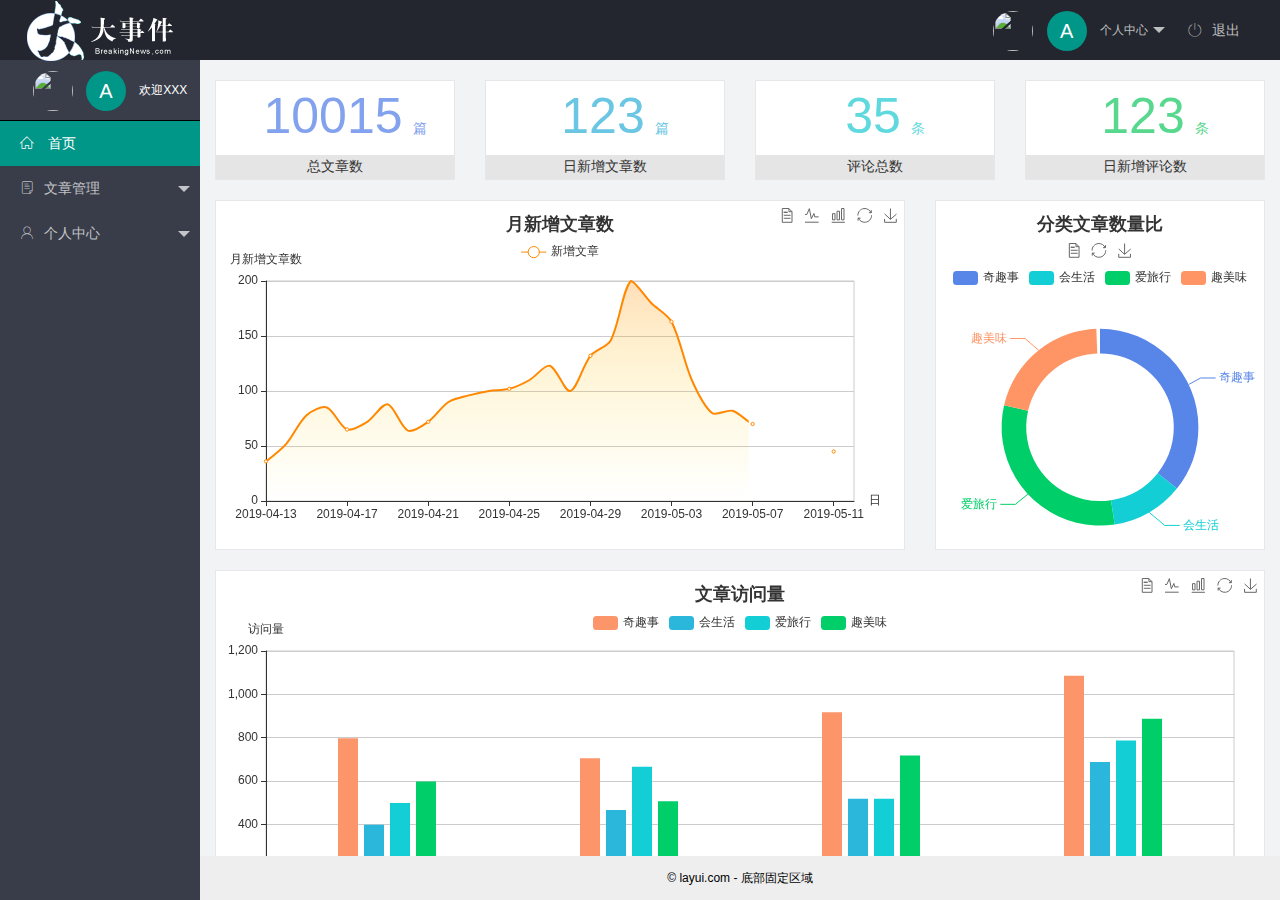
==== commit 0ef5a9f9: "Personal center function completed" ====
--- a/index.html
+++ b/index.html
@@ -63,9 +63,12 @@
                         <a href="javascript:;">
                             <span class="iconfont icon-user"></span>个人中心</a>
                         <dl class="layui-nav-child">
-                            <dd><a href="javascript:;"><i class="layui-icon layui-icon-app"></i>基本资料</a></dd>
-                            <dd><a href="javascript:;"><i class="layui-icon layui-icon-app"></i>更换头像</a></dd>
-                            <dd><a href="javascript:;"><i class="layui-icon layui-icon-app"></i>重置密码</a></dd>
+                            <dd><a href="/user/user_info.html" target="fm"><i
+                                        class="layui-icon layui-icon-app"></i>基本资料</a></dd>
+                            <dd><a href="/user/user_avatar.html" target="fm"><i
+                                        class="layui-icon layui-icon-app"></i>更换头像</a></dd>
+                            <dd><a href="/user/user_pwd.html" target="fm"><i
+                                        class="layui-icon layui-icon-app"></i>重置密码</a></dd>
                         </dl>
                     </li>
 
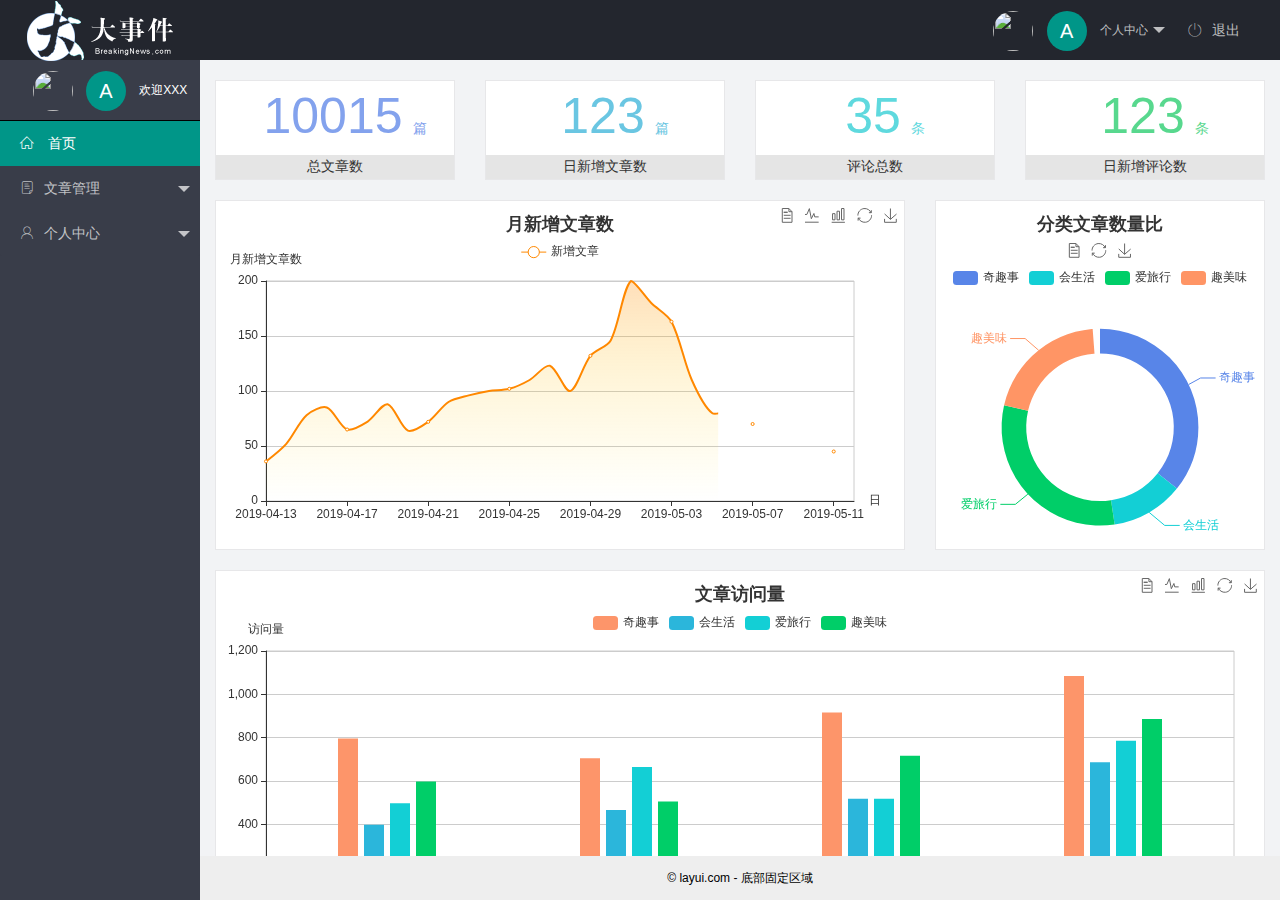
==== commit a0c40988: "wenzhang" ====
--- a/index.html
+++ b/index.html
@@ -54,9 +54,12 @@
                         <a class="" href="javascript:;">
                             <span class="iconfont icon-16"></span>文章管理</a>
                         <dl class="layui-nav-child">
-                            <dd><a href="javascript:;"><i class="layui-icon layui-icon-app"></i>文章类别</a></dd>
-                            <dd><a href="javascript:;"><i class="layui-icon layui-icon-app"></i>文章列表</a></dd>
-                            <dd><a href="javascript:;"><i class="layui-icon layui-icon-app"></i>发表文章</a></dd>
+                            <dd><a href="/article/art_cate.html" target="fm"><i
+                                        class="layui-icon layui-icon-app"></i>文章类别</a></dd>
+                            <dd><a id="art_list" href="/article/art_list.html" target="fm"><i
+                                        class="layui-icon layui-icon-app"></i>文章列表</a></dd>
+                            <dd><a href="/article/art_pub.html" target="fm"><i
+                                        class="layui-icon layui-icon-app"></i>发表文章</a></dd>
                         </dl>
                     </li>
                     <li class="layui-nav-item">
